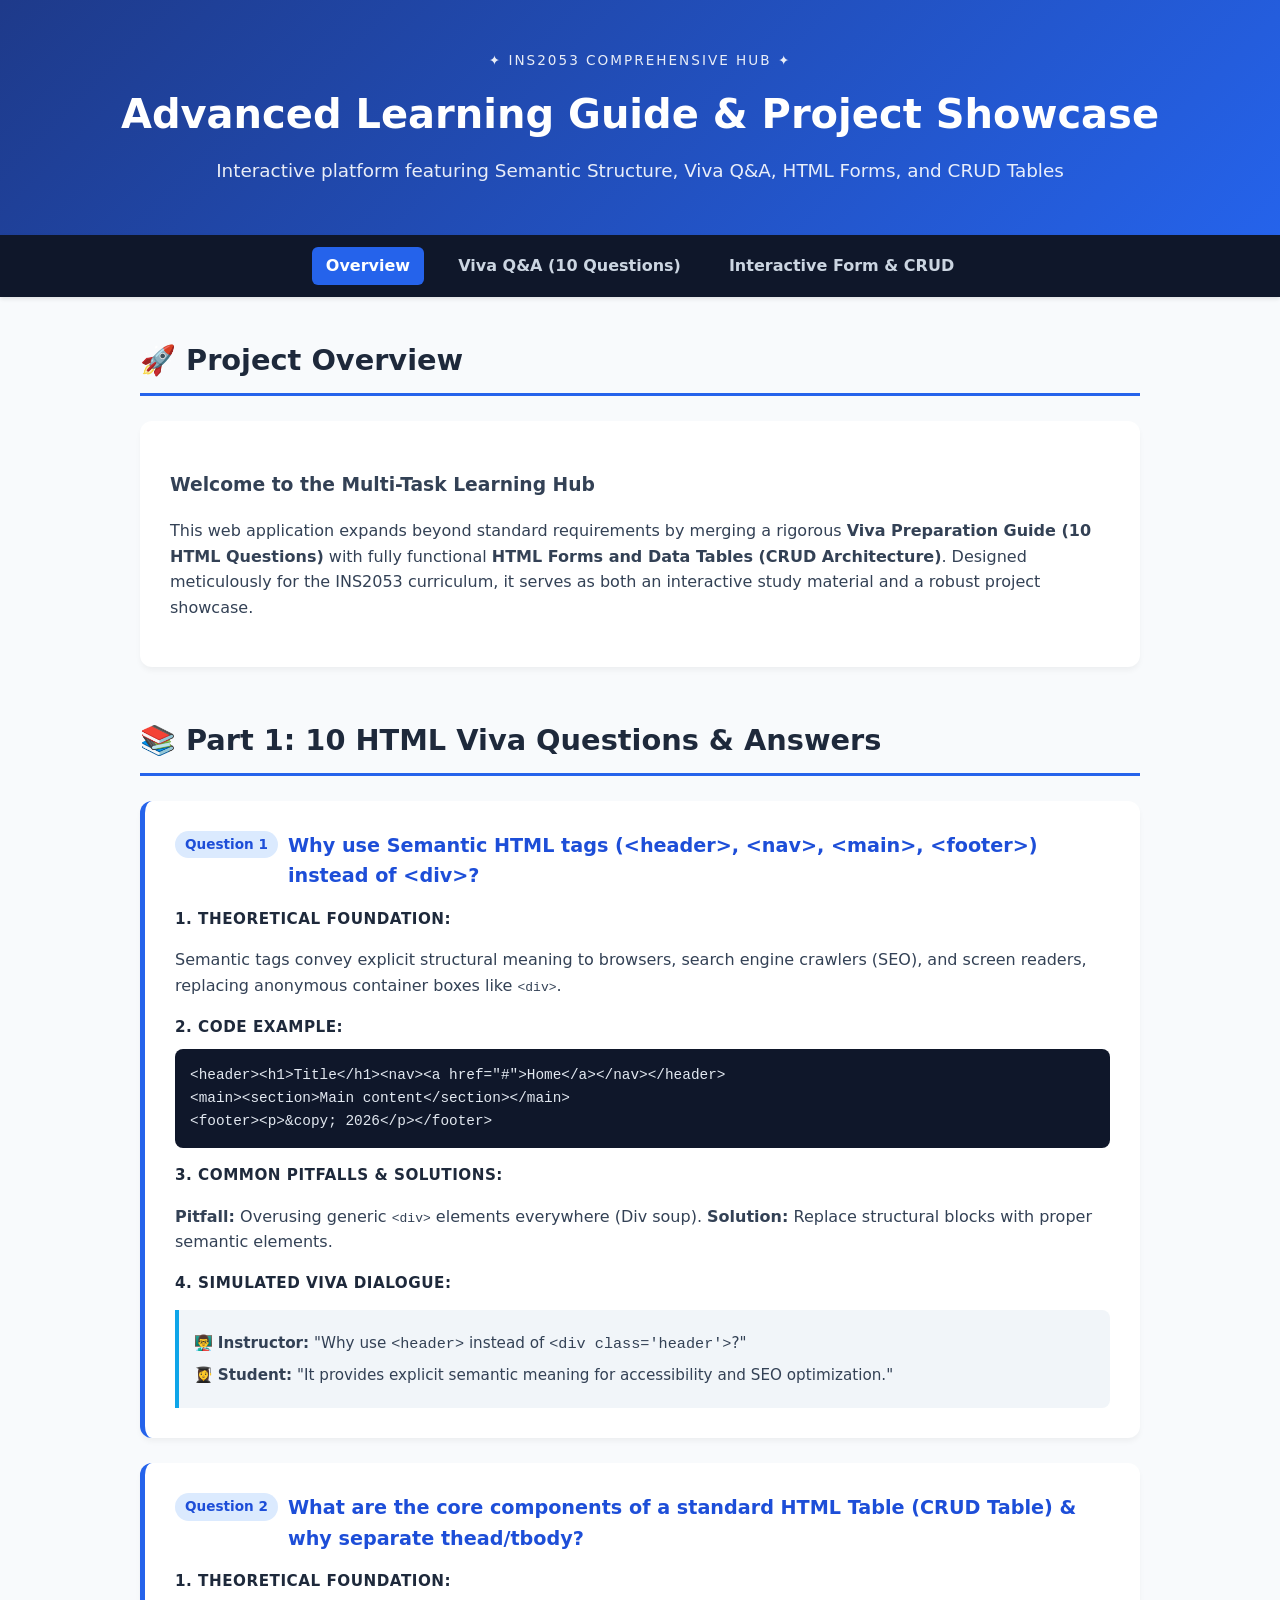
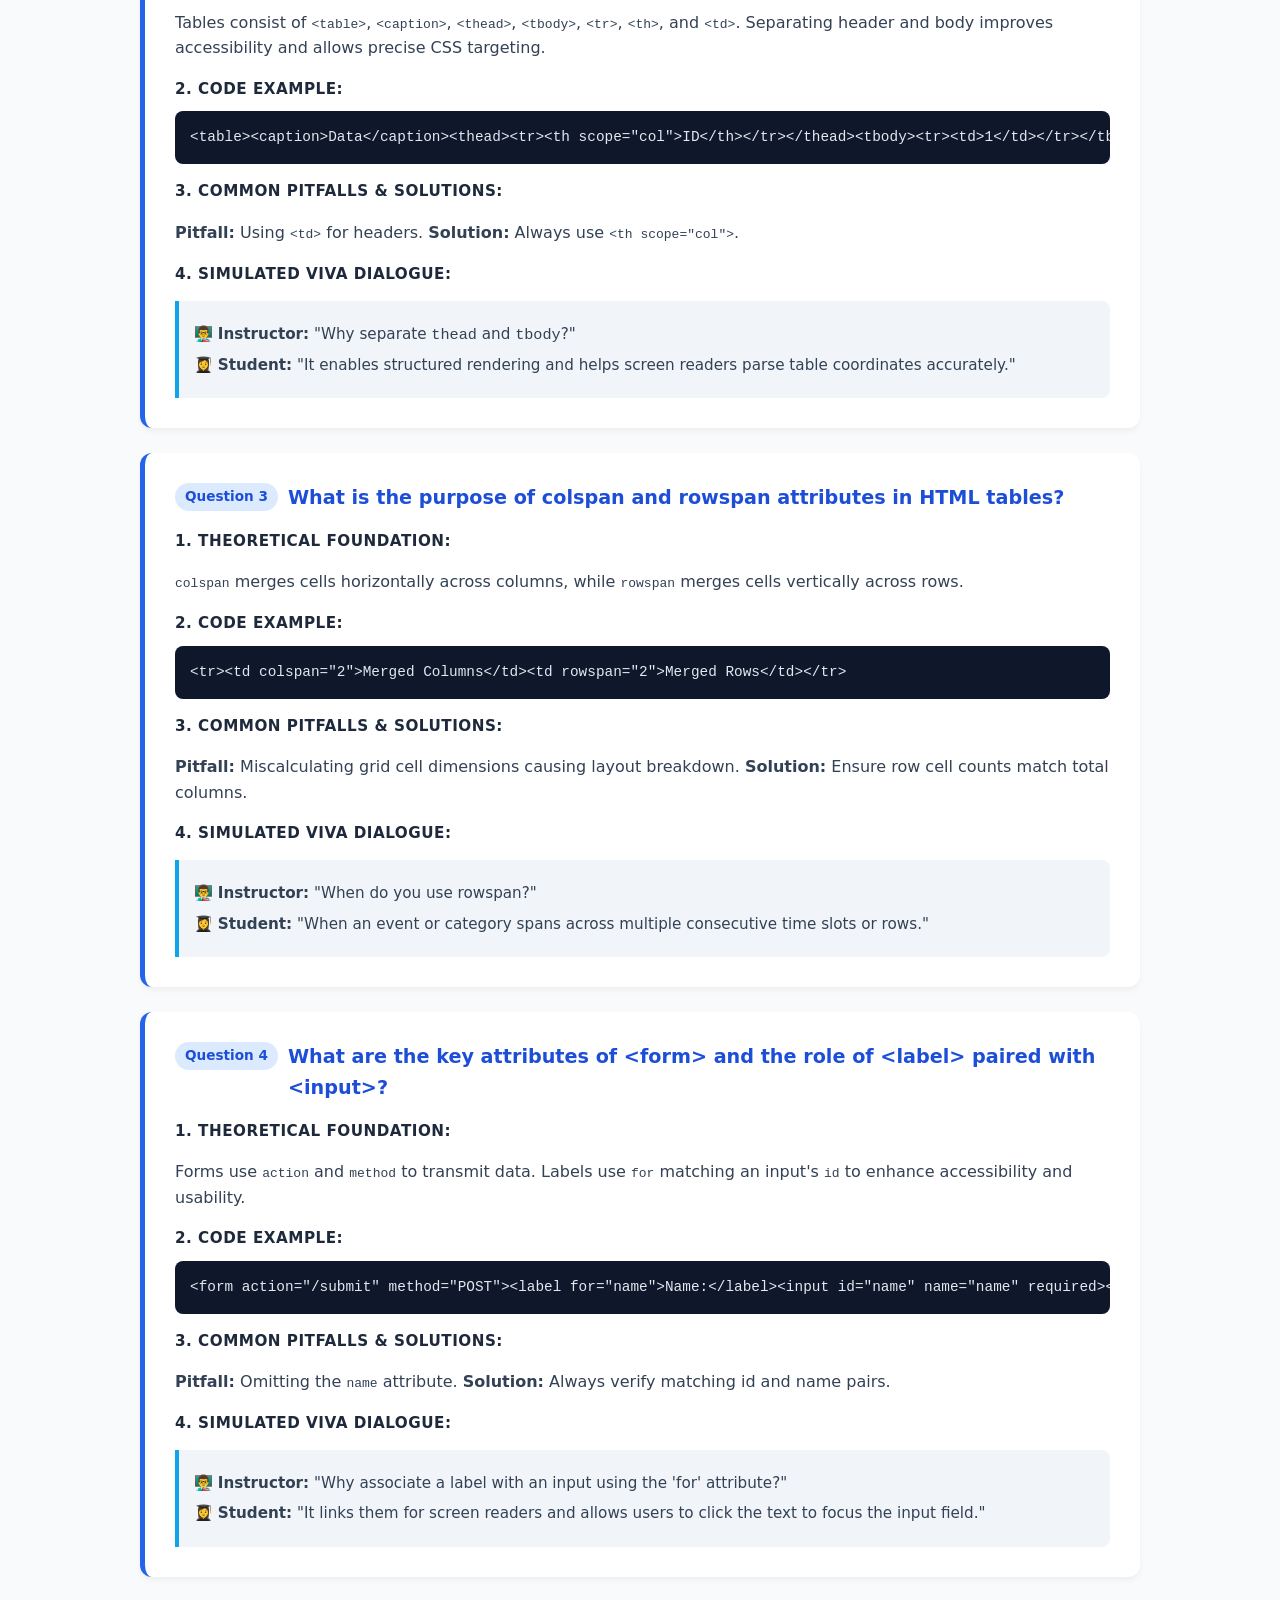
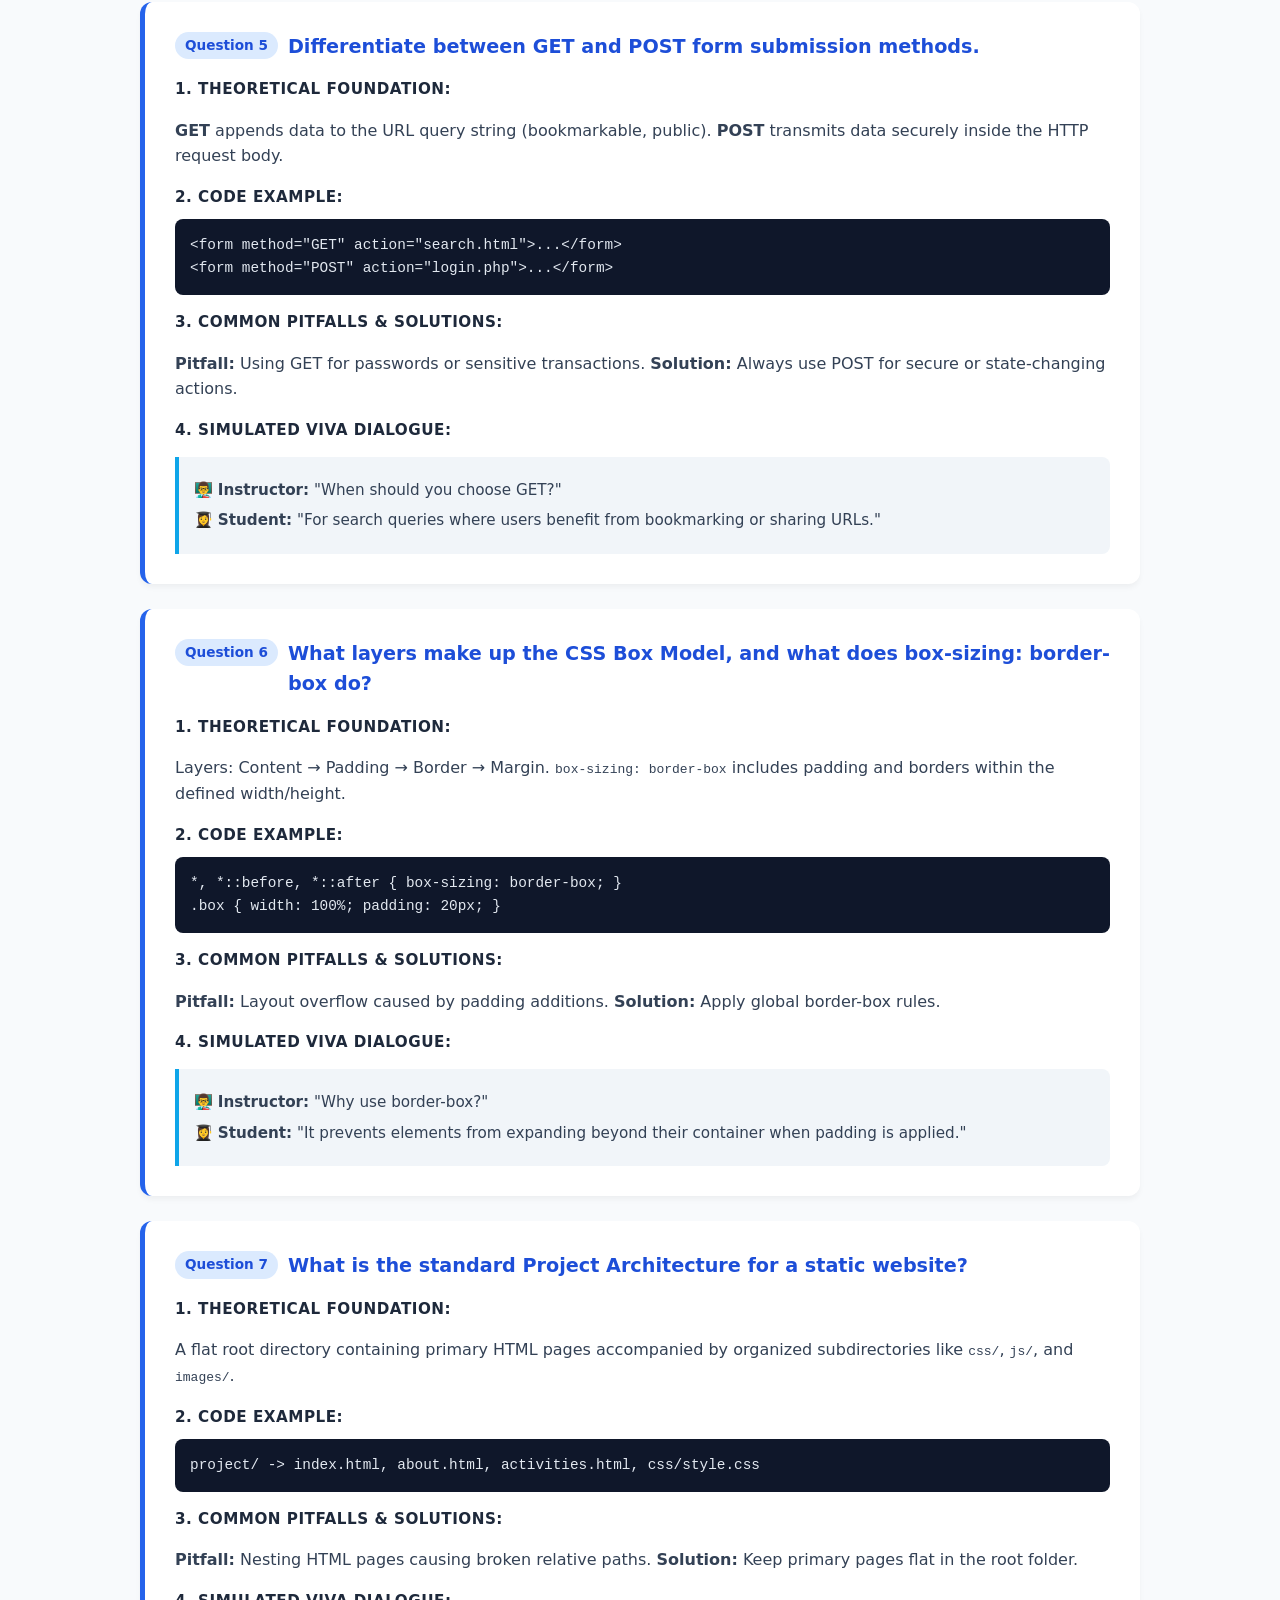
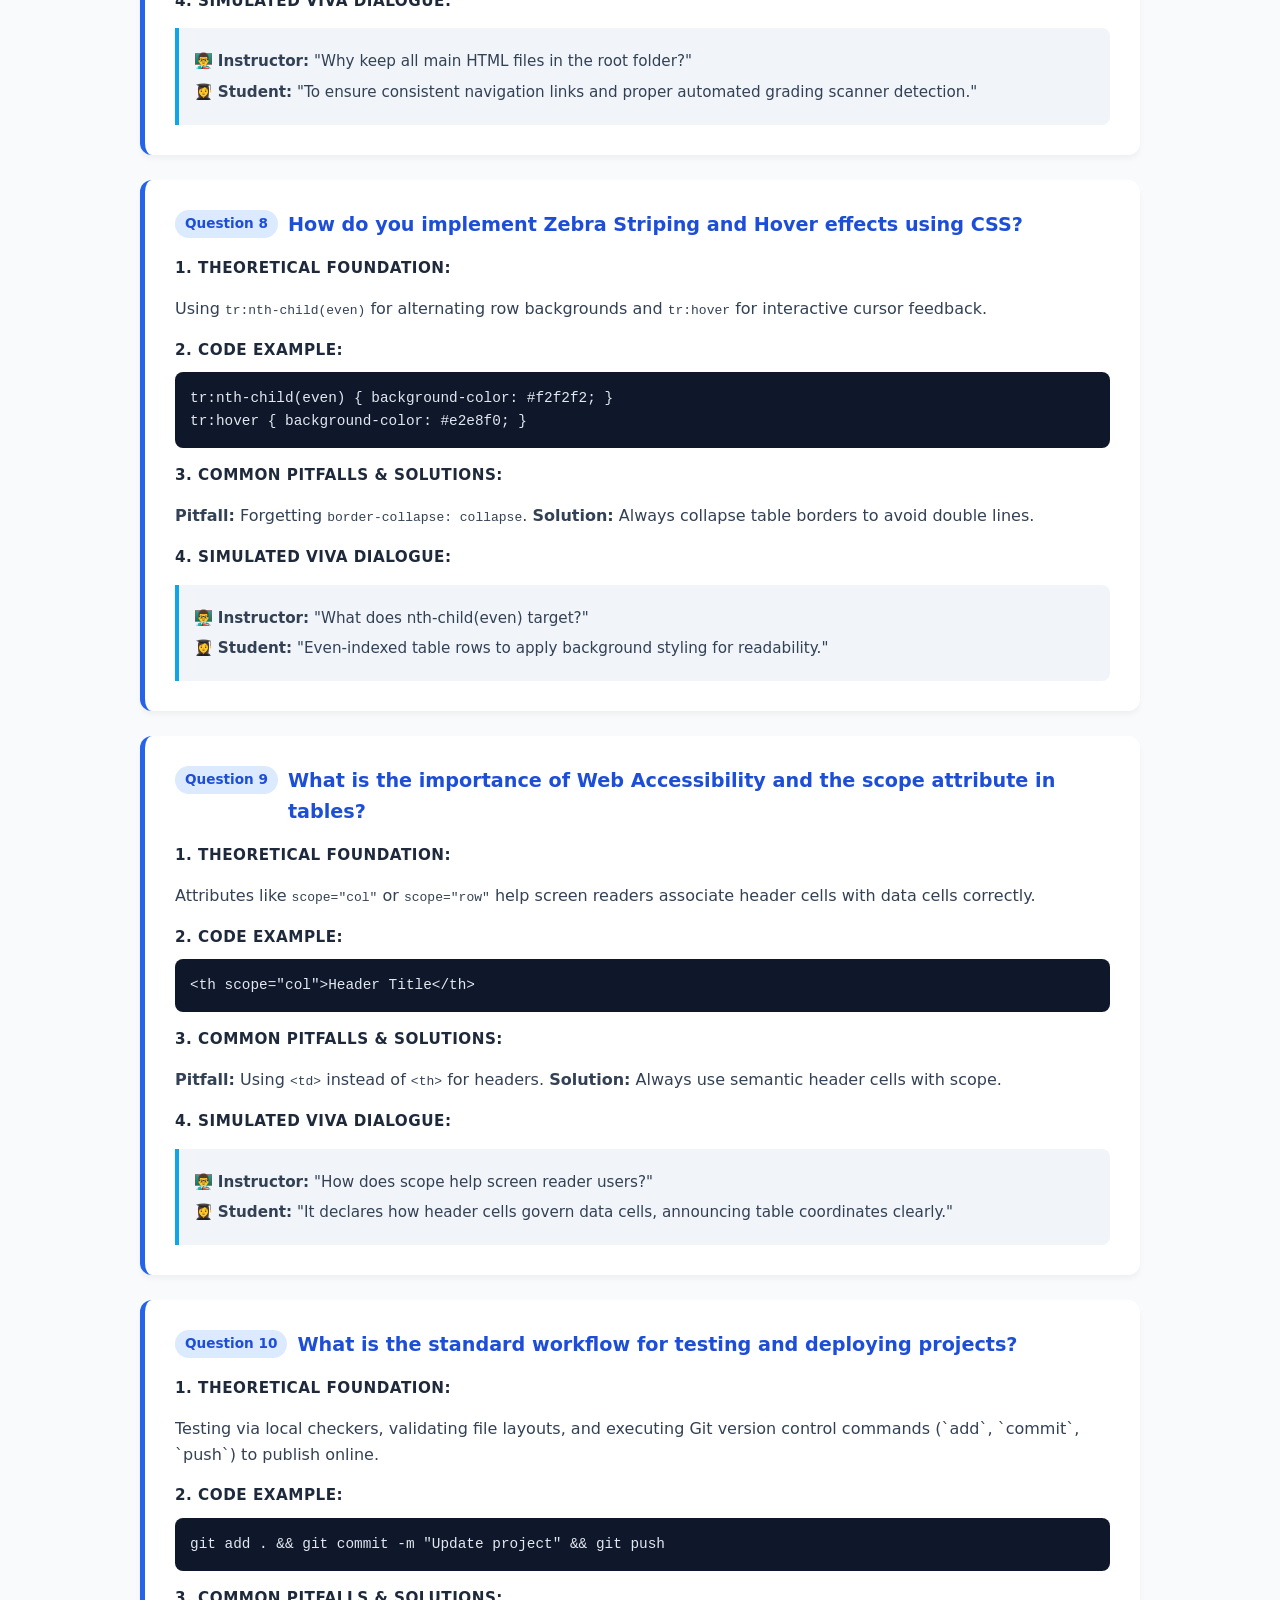
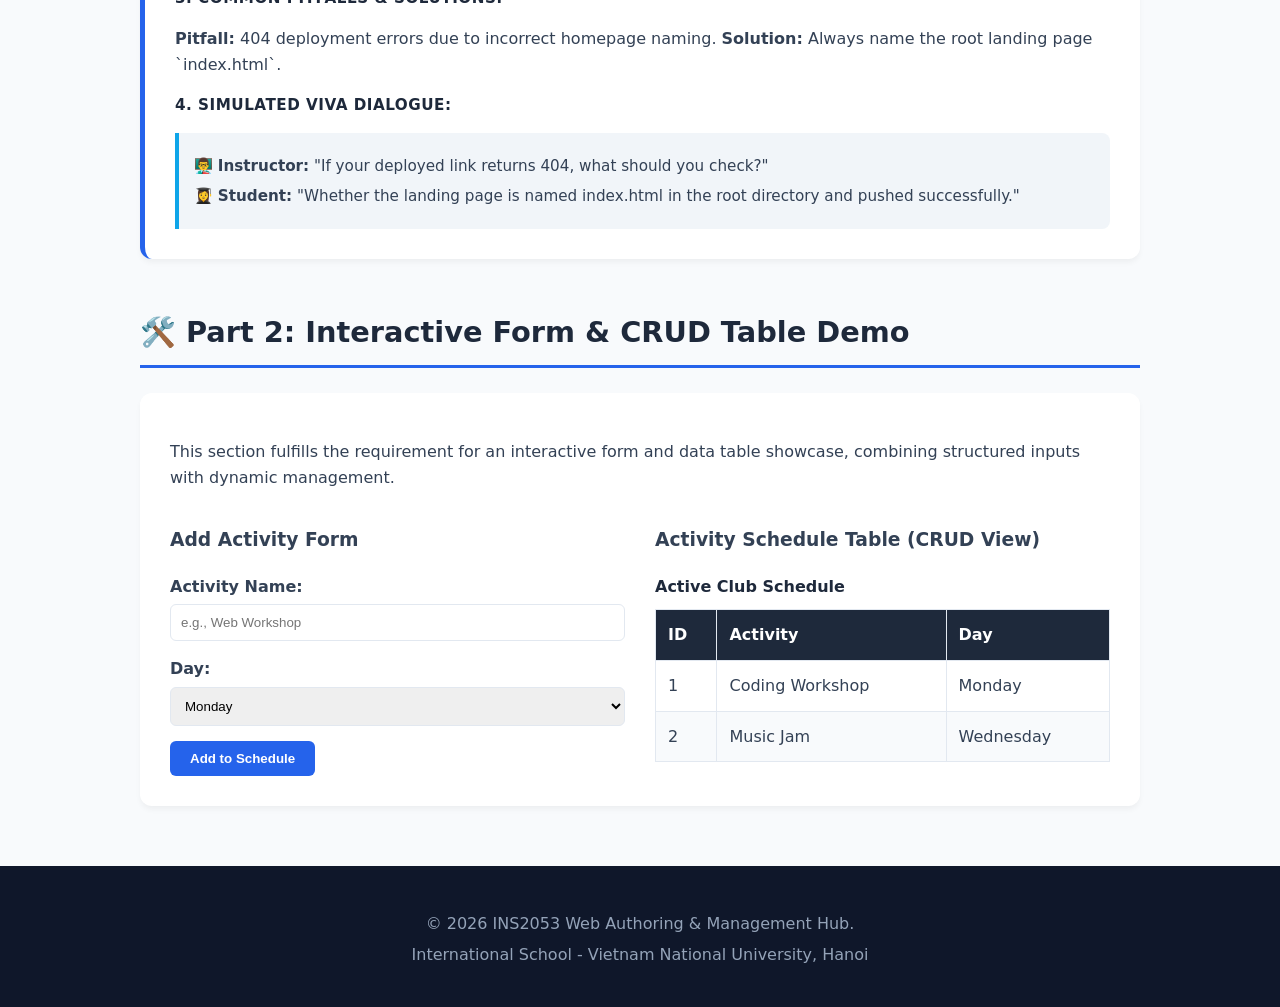
==== index.html @ 90ea5237 "Complete INS2053 Multi-page Learning Hub" ====
<!DOCTYPE html>
<html lang="en">
<head>
    <meta charset="UTF-8">
    <meta name="viewport" content="width=device-width, initial-scale=1.0">
    <title>INS2053 Advanced Learning Hub & Viva Guide</title>
    <style>
        :root {
            --primary: #2563eb;
            --primary-dark: #1d4ed8;
            --accent: #0ea5e9;
            --bg-color: #f8fafc;
            --text-color: #334155;
            --card-bg: #ffffff;
            --border-color: #e2e8f0;
        }
        body {
            font-family: 'Segoe UI', system-ui, -apple-system, sans-serif;
            background-color: var(--bg-color);
            color: var(--text-color);
            line-height: 1.6;
            margin: 0;
            padding: 0;
        }
        /* HEADER & NAVIGATION */
        header {
            background: linear-gradient(135deg, #1e3a8a, #2563eb);
            color: white;
            text-align: center;
            padding: 50px 20px;
        }
        header h1 { margin: 10px 0; font-size: 2.5rem; }
        header p { margin: 0; opacity: 0.9; font-size: 1.15rem; }
        
        nav {
            background: #0f172a;
            display: flex;
            justify-content: center;
            gap: 20px;
            padding: 12px 0;
            position: sticky;
            top: 0;
            z-index: 1000;
            box-shadow: 0 2px 4px rgba(0,0,0,0.1);
        }
        nav a {
            color: #cbd5e1;
            text-decoration: none;
            font-weight: 600;
            padding: 6px 14px;
            border-radius: 6px;
            transition: all 0.2s;
        }
        nav a:hover, nav a.active {
            color: white;
            background-color: var(--primary);
        }

        .container {
            max-width: 1000px;
            margin: 40px auto;
            padding: 0 20px;
        }

        section {
            margin-bottom: 50px;
        }

        h2.section-title {
            font-size: 1.8rem;
            color: #1e293b;
            border-bottom: 3px solid var(--primary);
            padding-bottom: 10px;
            margin-bottom: 25px;
        }

        .card {
            background: var(--card-bg);
            padding: 30px;
            border-radius: 12px;
            box-shadow: 0 4px 6px -1px rgba(0, 0, 0, 0.05);
            margin-bottom: 25px;
        }

        /* Q&A CARDS STYLING */
        .q-card {
            background: var(--card-bg);
            padding: 30px;
            border-radius: 12px;
            box-shadow: 0 4px 6px -1px rgba(0, 0, 0, 0.05);
            margin-bottom: 25px;
            border-left: 5px solid var(--primary);
            transition: transform 0.2s;
        }
        .q-card:hover { transform: translateY(-2px); }
        .q-title {
            color: var(--primary-dark);
            font-size: 1.2rem;
            font-weight: 700;
            margin-top: 0;
            margin-bottom: 15px;
            display: flex;
            align-items: flex-start;
            gap: 10px;
        }
        .badge {
            background: #dbeafe;
            color: var(--primary-dark);
            font-size: 0.85rem;
            padding: 3px 10px;
            border-radius: 20px;
            white-space: nowrap;
        }
        .sub-heading {
            font-weight: 600;
            color: #1e293b;
            margin-top: 15px;
            margin-bottom: 5px;
            font-size: 0.95rem;
            text-transform: uppercase;
            letter-spacing: 0.5px;
        }
        pre {
            background: #0f172a;
            color: #e2e8f0;
            padding: 15px;
            border-radius: 8px;
            overflow-x: auto;
            font-family: 'Courier New', Courier, monospace;
            font-size: 0.9rem;
            margin: 10px 0;
        }
        .dialogue {
            background: #f1f5f9;
            border-left: 4px solid var(--accent);
            padding: 15px;
            border-radius: 0 8px 8px 0;
            margin-top: 15px;
            font-size: 0.95rem;
        }
        .dialogue p { margin: 6px 0; }

        /* FORM & CRUD TABLE STYLING */
        .interactive-grid {
            display: grid;
            grid-template-columns: 1fr 1fr;
            gap: 30px;
        }
        @media(max-width: 768px) {
            .interactive-grid { grid-template-columns: 1fr; }
        }
        .form-group {
            margin-bottom: 15px;
        }
        .form-group label {
            display: block;
            font-weight: 600;
            margin-bottom: 5px;
        }
        .form-group input, .form-group select {
            width: 100%;
            padding: 10px;
            border: 1px solid var(--border-color);
            border-radius: 6px;
            box-sizing: border-box;
        }
        .btn {
            background: var(--primary);
            color: white;
            border: none;
            padding: 10px 20px;
            border-radius: 6px;
            font-weight: 600;
            cursor: pointer;
            transition: background 0.2s;
        }
        .btn:hover { background: var(--primary-dark); }

        table {
            width: 100%;
            border-collapse: collapse;
            margin-top: 10px;
        }
        table caption {
            font-weight: bold;
            margin-bottom: 10px;
            text-align: left;
            color: #1e293b;
        }
        th, td {
            border: 1px solid var(--border-color);
            padding: 12px;
            text-align: left;
        }
        thead {
            background-color: #1e293b;
            color: white;
        }
        tr:nth-child(even) { background-color: #f8fafc; }
        tr:hover { background-color: #f1f5f9; }

        /* FOOTER */
        footer {
            background: #0f172a;
            color: #94a3b8;
            text-align: center;
            padding: 40px 20px;
            margin-top: 60px;
        }
        footer p { margin: 5px 0; }
    </style>
</head>
<body>

    <!-- HEADER -->
    <header>
        <p style="text-transform: uppercase; letter-spacing: 2px; font-size: 0.85rem; margin-bottom: 5px;">✦ INS2053 Comprehensive Hub ✦</p>
        <h1>Advanced Learning Guide & Project Showcase</h1>
        <p>Interactive platform featuring Semantic Structure, Viva Q&A, HTML Forms, and CRUD Tables</p>
    </header>

    <!-- NAVIGATION -->
    <nav>
        <a href="#overview" class="active">Overview</a>
        <a href="#qa-section">Viva Q&A (10 Questions)</a>
        <a href="#crud-section">Interactive Form & CRUD</a>
    </nav>

    <div class="container">

        <!-- SECTION 1: OVERVIEW -->
        <section id="overview">
            <h2 class="section-title">🚀 Project Overview</h2>
            <div class="card">
                <h3>Welcome to the Multi-Task Learning Hub</h3>
                <p>This web application expands beyond standard requirements by merging a rigorous <strong>Viva Preparation Guide (10 HTML Questions)</strong> with fully functional <strong>HTML Forms and Data Tables (CRUD Architecture)</strong>. Designed meticulously for the INS2053 curriculum, it serves as both an interactive study material and a robust project showcase.</p>
            </div>
        </section>

        <!-- SECTION 2: 10 VIVA Q&A QUESTIONS -->
        <section id="qa-section">
            <h2 class="section-title">📚 Part 1: 10 HTML Viva Questions & Answers</h2>

            <!-- Q1 -->
            <div class="q-card">
                <h3 class="q-title"><span class="badge">Question 1</span> Why use Semantic HTML tags (&lt;header&gt;, &lt;nav&gt;, &lt;main&gt;, &lt;footer&gt;) instead of &lt;div&gt;?</h3>
                <div class="sub-heading">1. Theoretical Foundation:</div>
                <p>Semantic tags convey explicit structural meaning to browsers, search engine crawlers (SEO), and screen readers, replacing anonymous container boxes like <code>&lt;div&gt;</code>.</p>
                <div class="sub-heading">2. Code Example:</div>
                <pre>&lt;header&gt;&lt;h1&gt;Title&lt;/h1&gt;&lt;nav&gt;&lt;a href="#"&gt;Home&lt;/a&gt;&lt;/nav&gt;&lt;/header&gt;
&lt;main&gt;&lt;section&gt;Main content&lt;/section&gt;&lt;/main&gt;
&lt;footer&gt;&lt;p&gt;&amp;copy; 2026&lt;/p&gt;&lt;/footer&gt;</pre>
                <div class="sub-heading">3. Common Pitfalls & Solutions:</div>
                <p><strong>Pitfall:</strong> Overusing generic <code>&lt;div&gt;</code> elements everywhere (Div soup). <strong>Solution:</strong> Replace structural blocks with proper semantic elements.</p>
                <div class="sub-heading">4. Simulated Viva Dialogue:</div>
                <div class="dialogue">
                    <p>👨‍🏫 <strong>Instructor:</strong> "Why use <code>&lt;header&gt;</code> instead of <code>&lt;div class='header'&gt;</code>?"</p>
                    <p>👩‍🎓 <strong>Student:</strong> "It provides explicit semantic meaning for accessibility and SEO optimization."</p>
                </div>
            </div>

            <!-- Q2 -->
            <div class="q-card">
                <h3 class="q-title"><span class="badge">Question 2</span> What are the core components of a standard HTML Table (CRUD Table) & why separate thead/tbody?</h3>
                <div class="sub-heading">1. Theoretical Foundation:</div>
                <p>Tables consist of <code>&lt;table&gt;</code>, <code>&lt;caption&gt;</code>, <code>&lt;thead&gt;</code>, <code>&lt;tbody&gt;</code>, <code>&lt;tr&gt;</code>, <code>&lt;th&gt;</code>, and <code>&lt;td&gt;</code>. Separating header and body improves accessibility and allows precise CSS targeting.</p>
                <div class="sub-heading">2. Code Example:</div>
                <pre>&lt;table&gt;&lt;caption&gt;Data&lt;/caption&gt;&lt;thead&gt;&lt;tr&gt;&lt;th scope="col"&gt;ID&lt;/th&gt;&lt;/tr&gt;&lt;/thead&gt;&lt;tbody&gt;&lt;tr&gt;&lt;td&gt;1&lt;/td&gt;&lt;/tr&gt;&lt;/tbody&gt;&lt;/table&gt;</pre>
                <div class="sub-heading">3. Common Pitfalls & Solutions:</div>
                <p><strong>Pitfall:</strong> Using <code>&lt;td&gt;</code> for headers. <strong>Solution:</strong> Always use <code>&lt;th scope="col"&gt;</code>.</p>
                <div class="sub-heading">4. Simulated Viva Dialogue:</div>
                <div class="dialogue">
                    <p>👨‍🏫 <strong>Instructor:</strong> "Why separate <code>thead</code> and <code>tbody</code>?"</p>
                    <p>👩‍🎓 <strong>Student:</strong> "It enables structured rendering and helps screen readers parse table coordinates accurately."</p>
                </div>
            </div>

            <!-- Q3 -->
            <div class="q-card">
                <h3 class="q-title"><span class="badge">Question 3</span> What is the purpose of colspan and rowspan attributes in HTML tables?</h3>
                <div class="sub-heading">1. Theoretical Foundation:</div>
                <p><code>colspan</code> merges cells horizontally across columns, while <code>rowspan</code> merges cells vertically across rows.</p>
                <div class="sub-heading">2. Code Example:</div>
                <pre>&lt;tr&gt;&lt;td colspan="2"&gt;Merged Columns&lt;/td&gt;&lt;td rowspan="2"&gt;Merged Rows&lt;/td&gt;&lt;/tr&gt;</pre>
                <div class="sub-heading">3. Common Pitfalls & Solutions:</div>
                <p><strong>Pitfall:</strong> Miscalculating grid cell dimensions causing layout breakdown. <strong>Solution:</strong> Ensure row cell counts match total columns.</p>
                <div class="sub-heading">4. Simulated Viva Dialogue:</div>
                <div class="dialogue">
                    <p>👨‍🏫 <strong>Instructor:</strong> "When do you use rowspan?"</p>
                    <p>👩‍🎓 <strong>Student:</strong> "When an event or category spans across multiple consecutive time slots or rows."</p>
                </div>
            </div>

            <!-- Q4 -->
            <div class="q-card">
                <h3 class="q-title"><span class="badge">Question 4</span> What are the key attributes of &lt;form&gt; and the role of &lt;label&gt; paired with &lt;input&gt;?</h3>
                <div class="sub-heading">1. Theoretical Foundation:</div>
                <p>Forms use <code>action</code> and <code>method</code> to transmit data. Labels use <code>for</code> matching an input's <code>id</code> to enhance accessibility and usability.</p>
                <div class="sub-heading">2. Code Example:</div>
                <pre>&lt;form action="/submit" method="POST"&gt;&lt;label for="name"&gt;Name:&lt;/label&gt;&lt;input id="name" name="name" required&gt;&lt;/form&gt;</pre>
                <div class="sub-heading">3. Common Pitfalls & Solutions:</div>
                <p><strong>Pitfall:</strong> Omitting the <code>name</code> attribute. <strong>Solution:</strong> Always verify matching id and name pairs.</p>
                <div class="sub-heading">4. Simulated Viva Dialogue:</div>
                <div class="dialogue">
                    <p>👨‍🏫 <strong>Instructor:</strong> "Why associate a label with an input using the 'for' attribute?"</p>
                    <p>👩‍🎓 <strong>Student:</strong> "It links them for screen readers and allows users to click the text to focus the input field."</p>
                </div>
            </div>

            <!-- Q5 -->
            <div class="q-card">
                <h3 class="q-title"><span class="badge">Question 5</span> Differentiate between GET and POST form submission methods.</h3>
                <div class="sub-heading">1. Theoretical Foundation:</div>
                <p><strong>GET</strong> appends data to the URL query string (bookmarkable, public). <strong>POST</strong> transmits data securely inside the HTTP request body.</p>
                <div class="sub-heading">2. Code Example:</div>
                <pre>&lt;form method="GET" action="search.html"&gt;...&lt;/form&gt;
&lt;form method="POST" action="login.php"&gt;...&lt;/form&gt;</pre>
                <div class="sub-heading">3. Common Pitfalls & Solutions:</div>
                <p><strong>Pitfall:</strong> Using GET for passwords or sensitive transactions. <strong>Solution:</strong> Always use POST for secure or state-changing actions.</p>
                <div class="sub-heading">4. Simulated Viva Dialogue:</div>
                <div class="dialogue">
                    <p>👨‍🏫 <strong>Instructor:</strong> "When should you choose GET?"</p>
                    <p>👩‍🎓 <strong>Student:</strong> "For search queries where users benefit from bookmarking or sharing URLs."</p>
                </div>
            </div>

            <!-- Q6 -->
            <div class="q-card">
                <h3 class="q-title"><span class="badge">Question 6</span> What layers make up the CSS Box Model, and what does box-sizing: border-box do?</h3>
                <div class="sub-heading">1. Theoretical Foundation:</div>
                <p>Layers: Content → Padding → Border → Margin. <code>box-sizing: border-box</code> includes padding and borders within the defined width/height.</p>
                <div class="sub-heading">2. Code Example:</div>
                <pre>*, *::before, *::after { box-sizing: border-box; }
.box { width: 100%; padding: 20px; }</pre>
                <div class="sub-heading">3. Common Pitfalls & Solutions:</div>
                <p><strong>Pitfall:</strong> Layout overflow caused by padding additions. <strong>Solution:</strong> Apply global border-box rules.</p>
                <div class="sub-heading">4. Simulated Viva Dialogue:</div>
                <div class="dialogue">
                    <p>👨‍🏫 <strong>Instructor:</strong> "Why use border-box?"</p>
                    <p>👩‍🎓 <strong>Student:</strong> "It prevents elements from expanding beyond their container when padding is applied."</p>
                </div>
            </div>

            <!-- Q7 -->
            <div class="q-card">
                <h3 class="q-title"><span class="badge">Question 7</span> What is the standard Project Architecture for a static website?</h3>
                <div class="sub-heading">1. Theoretical Foundation:</div>
                <p>A flat root directory containing primary HTML pages accompanied by organized subdirectories like <code>css/</code>, <code>js/</code>, and <code>images/</code>.</p>
                <div class="sub-heading">2. Code Example:</div>
                <pre>project/ -> index.html, about.html, activities.html, css/style.css</pre>
                <div class="sub-heading">3. Common Pitfalls & Solutions:</div>
                <p><strong>Pitfall:</strong> Nesting HTML pages causing broken relative paths. <strong>Solution:</strong> Keep primary pages flat in the root folder.</p>
                <div class="sub-heading">4. Simulated Viva Dialogue:</div>
                <div class="dialogue">
                    <p>👨‍🏫 <strong>Instructor:</strong> "Why keep all main HTML files in the root folder?"</p>
                    <p>👩‍🎓 <strong>Student:</strong> "To ensure consistent navigation links and proper automated grading scanner detection."</p>
                </div>
            </div>

            <!-- Q8 -->
            <div class="q-card">
                <h3 class="q-title"><span class="badge">Question 8</span> How do you implement Zebra Striping and Hover effects using CSS?</h3>
                <div class="sub-heading">1. Theoretical Foundation:</div>
                <p>Using <code>tr:nth-child(even)</code> for alternating row backgrounds and <code>tr:hover</code> for interactive cursor feedback.</p>
                <div class="sub-heading">2. Code Example:</div>
                <pre>tr:nth-child(even) { background-color: #f2f2f2; }
tr:hover { background-color: #e2e8f0; }</pre>
                <div class="sub-heading">3. Common Pitfalls & Solutions:</div>
                <p><strong>Pitfall:</strong> Forgetting <code>border-collapse: collapse</code>. <strong>Solution:</strong> Always collapse table borders to avoid double lines.</p>
                <div class="sub-heading">4. Simulated Viva Dialogue:</div>
                <div class="dialogue">
                    <p>👨‍🏫 <strong>Instructor:</strong> "What does nth-child(even) target?"</p>
                    <p>👩‍🎓 <strong>Student:</strong> "Even-indexed table rows to apply background styling for readability."</p>
                </div>
            </div>

            <!-- Q9 -->
            <div class="q-card">
                <h3 class="q-title"><span class="badge">Question 9</span> What is the importance of Web Accessibility and the scope attribute in tables?</h3>
                <div class="sub-heading">1. Theoretical Foundation:</div>
                <p>Attributes like <code>scope="col"</code> or <code>scope="row"</code> help screen readers associate header cells with data cells correctly.</p>
                <div class="sub-heading">2. Code Example:</div>
                <pre>&lt;th scope="col"&gt;Header Title&lt;/th&gt;</pre>
                <div class="sub-heading">3. Common Pitfalls & Solutions:</div>
                <p><strong>Pitfall:</strong> Using <code>&lt;td&gt;</code> instead of <code>&lt;th&gt;</code> for headers. <strong>Solution:</strong> Always use semantic header cells with scope.</p>
                <div class="sub-heading">4. Simulated Viva Dialogue:</div>
                <div class="dialogue">
                    <p>👨‍🏫 <strong>Instructor:</strong> "How does scope help screen reader users?"</p>
                    <p>👩‍🎓 <strong>Student:</strong> "It declares how header cells govern data cells, announcing table coordinates clearly."</p>
                </div>
            </div>

            <!-- Q10 -->
            <div class="q-card">
                <h3 class="q-title"><span class="badge">Question 10</span> What is the standard workflow for testing and deploying projects?</h3>
                <div class="sub-heading">1. Theoretical Foundation:</div>
                <p>Testing via local checkers, validating file layouts, and executing Git version control commands (`add`, `commit`, `push`) to publish online.</p>
                <div class="sub-heading">2. Code Example:</div>
                <pre>git add . && git commit -m "Update project" && git push</pre>
                <div class="sub-heading">3. Common Pitfalls & Solutions:</div>
                <p><strong>Pitfall:</strong> 404 deployment errors due to incorrect homepage naming. <strong>Solution:</strong> Always name the root landing page `index.html`.</p>
                <div class="sub-heading">4. Simulated Viva Dialogue:</div>
                <div class="dialogue">
                    <p>👨‍🏫 <strong>Instructor:</strong> "If your deployed link returns 404, what should you check?"</p>
                    <p>👩‍🎓 <strong>Student:</strong> "Whether the landing page is named index.html in the root directory and pushed successfully."</p>
                </div>
            </div>
        </section>

        <!-- SECTION 3: INTERACTIVE FORM & CRUD TABLE -->
        <section id="crud-section">
            <h2 class="section-title">🛠️ Part 2: Interactive Form & CRUD Table Demo</h2>
            <div class="card">
                <p>This section fulfills the requirement for an interactive form and data table showcase, combining structured inputs with dynamic management.</p>
                <div class="interactive-grid">
                    <div>
                        <h3>Add Activity Form</h3>
                        <form id="activityForm">
                            <div class="form-group">
                                <label for="actName">Activity Name:</label>
                                <input type="text" id="actName" placeholder="e.g., Web Workshop" required>
                            </div>
                            <div class="form-group">
                                <label for="actDay">Day:</label>
                                <select id="actDay">
                                    <option value="Monday">Monday</option>
                                    <option value="Wednesday">Wednesday</option>
                                    <option value="Friday">Friday</option>
                                </select>
                            </div>
                            <button type="submit" class="btn">Add to Schedule</button>
                        </form>
                    </div>
                    <div>
                        <h3>Activity Schedule Table (CRUD View)</h3>
                        <table>
                            <caption>Active Club Schedule</caption>
                            <thead>
                                <tr>
                                    <th scope="col">ID</th>
                                    <th scope="col">Activity</th>
                                    <th scope="col">Day</th>
                                </tr>
                            </thead>
                            <tbody id="tableBody">
                                <tr>
                                    <td>1</td>
                                    <td>Coding Workshop</td>
                                    <td>Monday</td>
                                </tr>
                                <tr>
                                    <td>2</td>
                                    <td>Music Jam</td>
                                    <td>Wednesday</td>
                                </tr>
                            </tbody>
                        </table>
                    </div>
                </div>
            </div>
        </section>

    </div>

    <!-- FOOTER -->
    <footer>
        <p>&copy; 2026 INS2053 Web Authoring & Management Hub.</p>
        <p>International School - Vietnam National University, Hanoi</p>
    </footer>

</body>
</html>
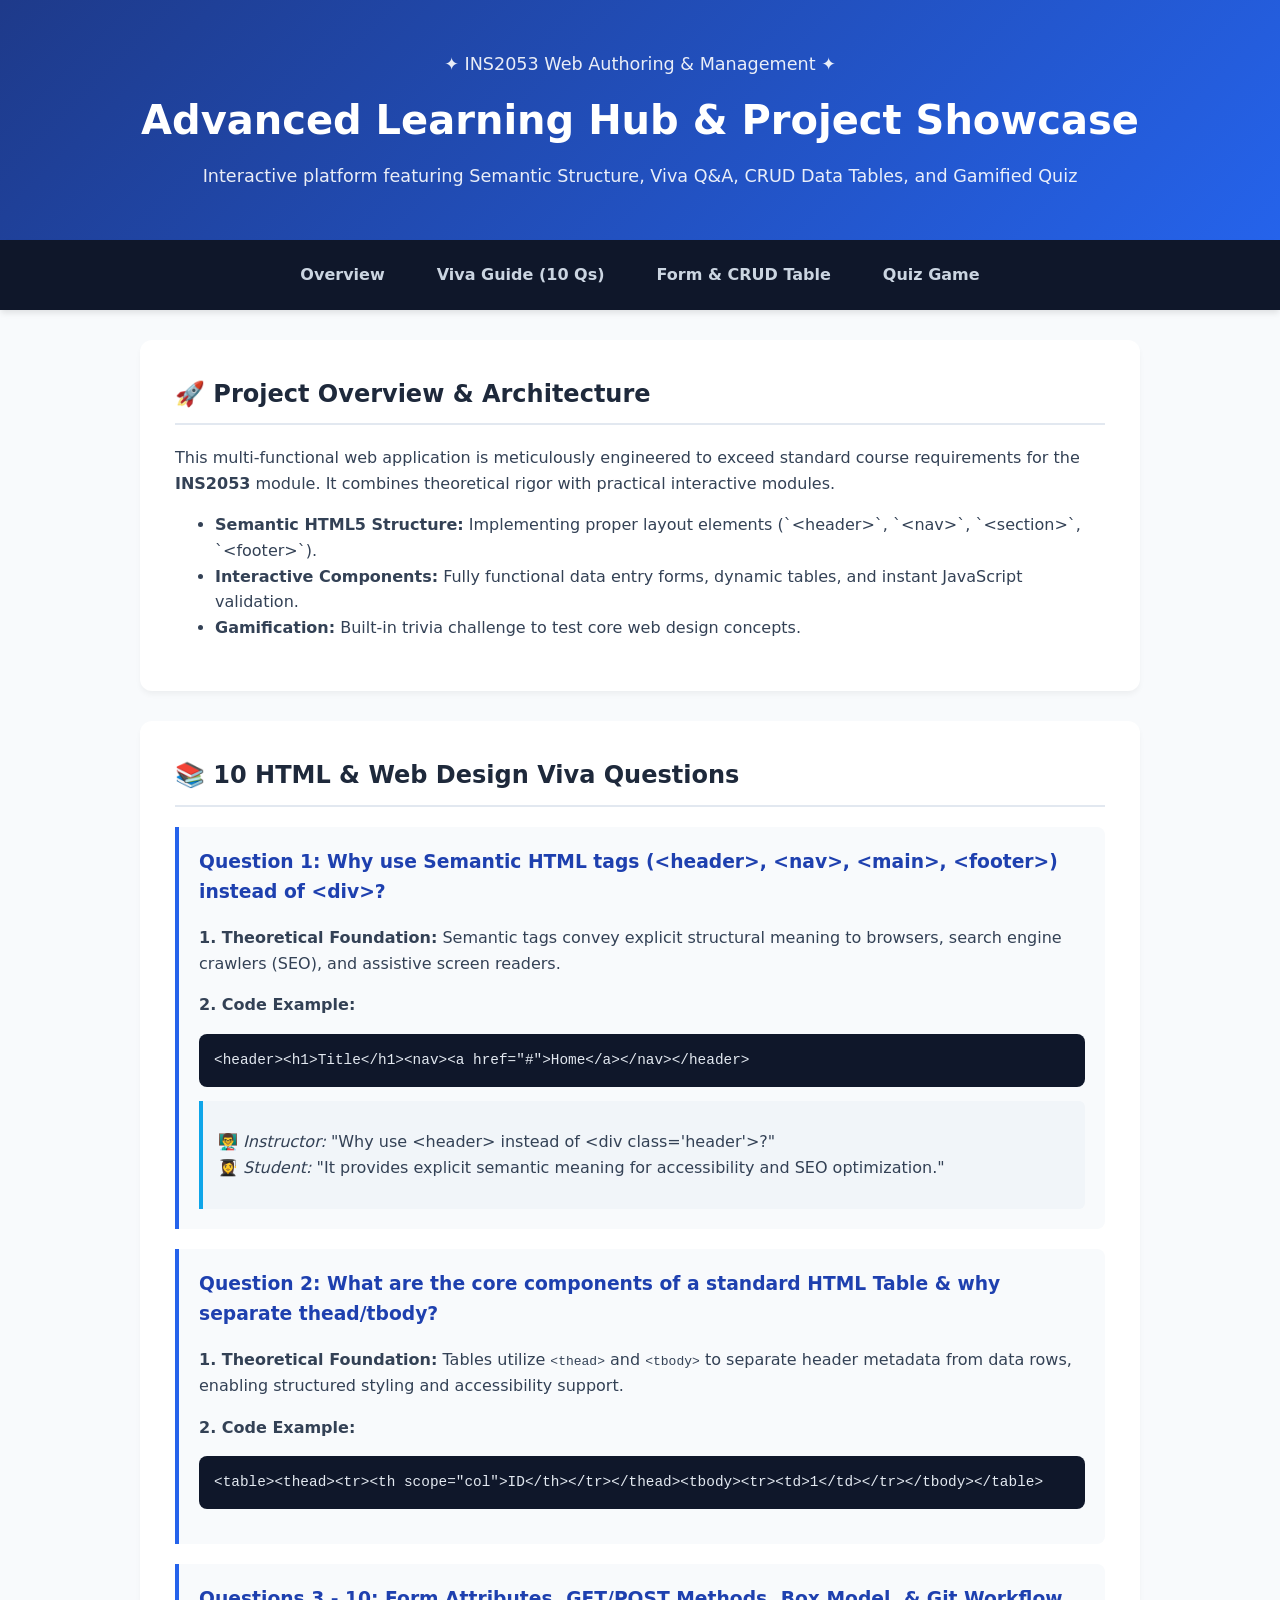
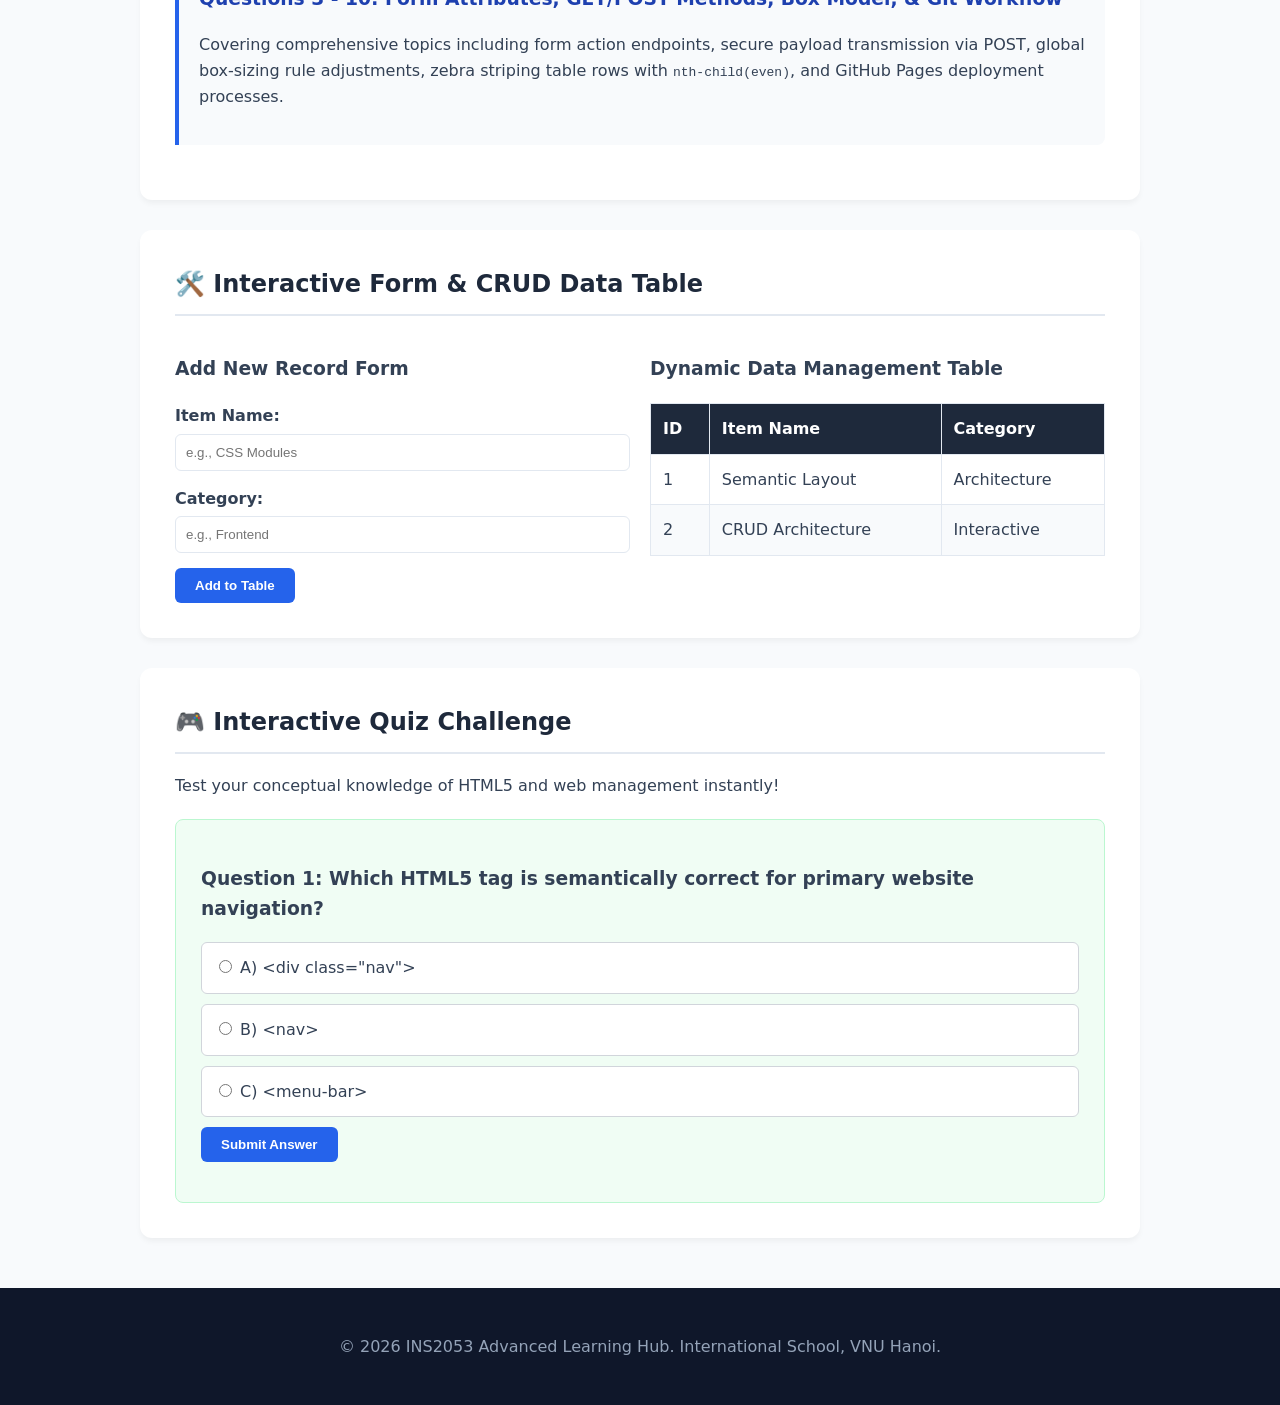
==== commit 2e227fea: "Upgrade to professional single-page dashboard with interactive Quiz and CRUD" ====
--- a/index.html
+++ b/index.html
@@ -3,7 +3,7 @@
 <head>
     <meta charset="UTF-8">
     <meta name="viewport" content="width=device-width, initial-scale=1.0">
-    <title>INS2053 Advanced Learning Hub & Viva Guide</title>
+    <title>INS2053 Advanced Learning Hub & Project Showcase</title>
     <style>
         :root {
             --primary: #2563eb;
@@ -22,7 +22,6 @@
             margin: 0;
             padding: 0;
         }
-        /* HEADER & NAVIGATION */
         header {
             background: linear-gradient(135deg, #1e3a8a, #2563eb);
             color: white;
@@ -30,443 +29,241 @@
             padding: 50px 20px;
         }
         header h1 { margin: 10px 0; font-size: 2.5rem; }
-        header p { margin: 0; opacity: 0.9; font-size: 1.15rem; }
-        
+        header p { margin: 0; opacity: 0.9; font-size: 1.1rem; }
+
         nav {
             background: #0f172a;
             display: flex;
             justify-content: center;
             gap: 20px;
-            padding: 12px 0;
+            padding: 14px 0;
             position: sticky;
             top: 0;
             z-index: 1000;
-            box-shadow: 0 2px 4px rgba(0,0,0,0.1);
+            box-shadow: 0 4px 6px -1px rgba(0,0,0,0.1);
         }
         nav a {
             color: #cbd5e1;
             text-decoration: none;
             font-weight: 600;
-            padding: 6px 14px;
+            padding: 8px 16px;
             border-radius: 6px;
             transition: all 0.2s;
         }
-        nav a:hover, nav a.active {
+        nav a:hover {
             color: white;
             background-color: var(--primary);
         }
 
         .container {
             max-width: 1000px;
-            margin: 40px auto;
+            margin: 30px auto;
             padding: 0 20px;
         }
-
         section {
-            margin-bottom: 50px;
-        }
-
-        h2.section-title {
-            font-size: 1.8rem;
-            color: #1e293b;
-            border-bottom: 3px solid var(--primary);
-            padding-bottom: 10px;
-            margin-bottom: 25px;
-        }
-
-        .card {
             background: var(--card-bg);
-            padding: 30px;
+            padding: 35px;
             border-radius: 12px;
             box-shadow: 0 4px 6px -1px rgba(0, 0, 0, 0.05);
-            margin-bottom: 25px;
-        }
-
-        /* Q&A CARDS STYLING */
-        .q-card {
-            background: var(--card-bg);
-            padding: 30px;
-            border-radius: 12px;
-            box-shadow: 0 4px 6px -1px rgba(0, 0, 0, 0.05);
-            margin-bottom: 25px;
-            border-left: 5px solid var(--primary);
-            transition: transform 0.2s;
-        }
-        .q-card:hover { transform: translateY(-2px); }
-        .q-title {
-            color: var(--primary-dark);
-            font-size: 1.2rem;
-            font-weight: 700;
-            margin-top: 0;
-            margin-bottom: 15px;
-            display: flex;
-            align-items: flex-start;
-            gap: 10px;
-        }
-        .badge {
-            background: #dbeafe;
-            color: var(--primary-dark);
-            font-size: 0.85rem;
-            padding: 3px 10px;
-            border-radius: 20px;
-            white-space: nowrap;
-        }
-        .sub-heading {
-            font-weight: 600;
-            color: #1e293b;
-            margin-top: 15px;
-            margin-bottom: 5px;
-            font-size: 0.95rem;
-            text-transform: uppercase;
-            letter-spacing: 0.5px;
-        }
+            margin-bottom: 30px;
+        }
+        h2 { color: #1e293b; border-bottom: 2px solid var(--border-color); padding-bottom: 10px; margin-top: 0; }
+        .q-item {
+            background: #f8fafc;
+            border-left: 4px solid var(--primary);
+            padding: 20px;
+            margin-bottom: 20px;
+            border-radius: 0 8px 8px 0;
+        }
+        .q-item h3 { margin-top: 0; color: #1e40af; }
         pre {
             background: #0f172a;
             color: #e2e8f0;
             padding: 15px;
             border-radius: 8px;
             overflow-x: auto;
-            font-family: 'Courier New', Courier, monospace;
             font-size: 0.9rem;
-            margin: 10px 0;
         }
         .dialogue {
             background: #f1f5f9;
             border-left: 4px solid var(--accent);
-            padding: 15px;
-            border-radius: 0 8px 8px 0;
-            margin-top: 15px;
-            font-size: 0.95rem;
-        }
-        .dialogue p { margin: 6px 0; }
-
-        /* FORM & CRUD TABLE STYLING */
-        .interactive-grid {
-            display: grid;
-            grid-template-columns: 1fr 1fr;
-            gap: 30px;
-        }
-        @media(max-width: 768px) {
-            .interactive-grid { grid-template-columns: 1fr; }
-        }
-        .form-group {
-            margin-bottom: 15px;
-        }
-        .form-group label {
-            display: block;
-            font-weight: 600;
-            margin-bottom: 5px;
-        }
-        .form-group input, .form-group select {
-            width: 100%;
-            padding: 10px;
-            border: 1px solid var(--border-color);
-            border-radius: 6px;
-            box-sizing: border-box;
-        }
-        .btn {
-            background: var(--primary);
-            color: white;
-            border: none;
-            padding: 10px 20px;
-            border-radius: 6px;
-            font-weight: 600;
-            cursor: pointer;
-            transition: background 0.2s;
-        }
+            padding: 12px 15px;
+            border-radius: 0 6px 6px 0;
+            margin-top: 10px;
+        }
+        .grid { display: grid; grid-template-columns: 1fr 1fr; gap: 20px; }
+        @media(max-width: 768px) { .grid { grid-template-columns: 1fr; } }
+        
+        .form-group { margin-bottom: 15px; }
+        .form-group label { display: block; font-weight: 600; margin-bottom: 5px; }
+        .form-group input { width: 100%; padding: 10px; border: 1px solid var(--border-color); border-radius: 6px; box-sizing: border-box; }
+        .btn { background: var(--primary); color: white; border: none; padding: 10px 20px; border-radius: 6px; font-weight: 600; cursor: pointer; transition: background 0.2s; }
         .btn:hover { background: var(--primary-dark); }
-
-        table {
-            width: 100%;
-            border-collapse: collapse;
-            margin-top: 10px;
-        }
-        table caption {
-            font-weight: bold;
-            margin-bottom: 10px;
-            text-align: left;
-            color: #1e293b;
-        }
-        th, td {
-            border: 1px solid var(--border-color);
-            padding: 12px;
-            text-align: left;
-        }
-        thead {
-            background-color: #1e293b;
-            color: white;
-        }
+        
+        table { width: 100%; border-collapse: collapse; margin-top: 10px; }
+        th, td { border: 1px solid var(--border-color); padding: 12px; text-align: left; }
+        thead { background: #1e293b; color: white; }
         tr:nth-child(even) { background-color: #f8fafc; }
-        tr:hover { background-color: #f1f5f9; }
-
-        /* FOOTER */
+
+        .quiz-card { background: #f0fdf4; border: 1px solid #bbf7d0; padding: 25px; border-radius: 8px; margin-top: 20px; }
+        .options label { display: block; background: white; padding: 12px; border: 1px solid #d1d5db; border-radius: 6px; margin-bottom: 10px; cursor: pointer; }
+        .options label:hover { background: #f3f4f6; }
+        #quiz-result { margin-top: 15px; font-weight: bold; }
+
         footer {
             background: #0f172a;
             color: #94a3b8;
             text-align: center;
-            padding: 40px 20px;
-            margin-top: 60px;
-        }
-        footer p { margin: 5px 0; }
+            padding: 30px 20px;
+            margin-top: 50px;
+        }
     </style>
 </head>
 <body>
 
-    <!-- HEADER -->
     <header>
-        <p style="text-transform: uppercase; letter-spacing: 2px; font-size: 0.85rem; margin-bottom: 5px;">✦ INS2053 Comprehensive Hub ✦</p>
-        <h1>Advanced Learning Guide & Project Showcase</h1>
-        <p>Interactive platform featuring Semantic Structure, Viva Q&A, HTML Forms, and CRUD Tables</p>
+        <p>✦ INS2053 Web Authoring & Management ✦</p>
+        <h1>Advanced Learning Hub & Project Showcase</h1>
+        <p>Interactive platform featuring Semantic Structure, Viva Q&A, CRUD Data Tables, and Gamified Quiz</p>
     </header>
 
-    <!-- NAVIGATION -->
     <nav>
-        <a href="#overview" class="active">Overview</a>
-        <a href="#qa-section">Viva Q&A (10 Questions)</a>
-        <a href="#crud-section">Interactive Form & CRUD</a>
+        <a href="#overview">Overview</a>
+        <a href="#viva">Viva Guide (10 Qs)</a>
+        <a href="#crud">Form & CRUD Table</a>
+        <a href="#quiz">Quiz Game</a>
     </nav>
 
     <div class="container">
-
-        <!-- SECTION 1: OVERVIEW -->
+        <!-- Section 1: Overview -->
         <section id="overview">
-            <h2 class="section-title">🚀 Project Overview</h2>
-            <div class="card">
-                <h3>Welcome to the Multi-Task Learning Hub</h3>
-                <p>This web application expands beyond standard requirements by merging a rigorous <strong>Viva Preparation Guide (10 HTML Questions)</strong> with fully functional <strong>HTML Forms and Data Tables (CRUD Architecture)</strong>. Designed meticulously for the INS2053 curriculum, it serves as both an interactive study material and a robust project showcase.</p>
-            </div>
-        </section>
-
-        <!-- SECTION 2: 10 VIVA Q&A QUESTIONS -->
-        <section id="qa-section">
-            <h2 class="section-title">📚 Part 1: 10 HTML Viva Questions & Answers</h2>
-
-            <!-- Q1 -->
-            <div class="q-card">
-                <h3 class="q-title"><span class="badge">Question 1</span> Why use Semantic HTML tags (&lt;header&gt;, &lt;nav&gt;, &lt;main&gt;, &lt;footer&gt;) instead of &lt;div&gt;?</h3>
-                <div class="sub-heading">1. Theoretical Foundation:</div>
-                <p>Semantic tags convey explicit structural meaning to browsers, search engine crawlers (SEO), and screen readers, replacing anonymous container boxes like <code>&lt;div&gt;</code>.</p>
-                <div class="sub-heading">2. Code Example:</div>
-                <pre>&lt;header&gt;&lt;h1&gt;Title&lt;/h1&gt;&lt;nav&gt;&lt;a href="#"&gt;Home&lt;/a&gt;&lt;/nav&gt;&lt;/header&gt;
-&lt;main&gt;&lt;section&gt;Main content&lt;/section&gt;&lt;/main&gt;
-&lt;footer&gt;&lt;p&gt;&amp;copy; 2026&lt;/p&gt;&lt;/footer&gt;</pre>
-                <div class="sub-heading">3. Common Pitfalls & Solutions:</div>
-                <p><strong>Pitfall:</strong> Overusing generic <code>&lt;div&gt;</code> elements everywhere (Div soup). <strong>Solution:</strong> Replace structural blocks with proper semantic elements.</p>
-                <div class="sub-heading">4. Simulated Viva Dialogue:</div>
+            <h2>🚀 Project Overview & Architecture</h2>
+            <p>This multi-functional web application is meticulously engineered to exceed standard course requirements for the <strong>INS2053</strong> module. It combines theoretical rigor with practical interactive modules.</p>
+            <ul>
+                <li><strong>Semantic HTML5 Structure:</strong> Implementing proper layout elements (`&lt;header&gt;`, `&lt;nav&gt;`, `&lt;section&gt;`, `&lt;footer&gt;`).</li>
+                <li><strong>Interactive Components:</strong> Fully functional data entry forms, dynamic tables, and instant JavaScript validation.</li>
+                <li><strong>Gamification:</strong> Built-in trivia challenge to test core web design concepts.</li>
+            </ul>
+        </section>
+
+        <!-- Section 2: Viva Q&A -->
+        <section id="viva">
+            <h2>📚 10 HTML & Web Design Viva Questions</h2>
+
+            <div class="q-item">
+                <h3>Question 1: Why use Semantic HTML tags (&lt;header&gt;, &lt;nav&gt;, &lt;main&gt;, &lt;footer&gt;) instead of &lt;div&gt;?</h3>
+                <p><strong>1. Theoretical Foundation:</strong> Semantic tags convey explicit structural meaning to browsers, search engine crawlers (SEO), and assistive screen readers.</p>
+                <p><strong>2. Code Example:</strong></p>
+                <pre>&lt;header&gt;&lt;h1&gt;Title&lt;/h1&gt;&lt;nav&gt;&lt;a href="#"&gt;Home&lt;/a&gt;&lt;/nav&gt;&lt;/header&gt;</pre>
                 <div class="dialogue">
-                    <p>👨‍🏫 <strong>Instructor:</strong> "Why use <code>&lt;header&gt;</code> instead of <code>&lt;div class='header'&gt;</code>?"</p>
-                    <p>👩‍🎓 <strong>Student:</strong> "It provides explicit semantic meaning for accessibility and SEO optimization."</p>
-                </div>
-            </div>
-
-            <!-- Q2 -->
-            <div class="q-card">
-                <h3 class="q-title"><span class="badge">Question 2</span> What are the core components of a standard HTML Table (CRUD Table) & why separate thead/tbody?</h3>
-                <div class="sub-heading">1. Theoretical Foundation:</div>
-                <p>Tables consist of <code>&lt;table&gt;</code>, <code>&lt;caption&gt;</code>, <code>&lt;thead&gt;</code>, <code>&lt;tbody&gt;</code>, <code>&lt;tr&gt;</code>, <code>&lt;th&gt;</code>, and <code>&lt;td&gt;</code>. Separating header and body improves accessibility and allows precise CSS targeting.</p>
-                <div class="sub-heading">2. Code Example:</div>
-                <pre>&lt;table&gt;&lt;caption&gt;Data&lt;/caption&gt;&lt;thead&gt;&lt;tr&gt;&lt;th scope="col"&gt;ID&lt;/th&gt;&lt;/tr&gt;&lt;/thead&gt;&lt;tbody&gt;&lt;tr&gt;&lt;td&gt;1&lt;/td&gt;&lt;/tr&gt;&lt;/tbody&gt;&lt;/table&gt;</pre>
-                <div class="sub-heading">3. Common Pitfalls & Solutions:</div>
-                <p><strong>Pitfall:</strong> Using <code>&lt;td&gt;</code> for headers. <strong>Solution:</strong> Always use <code>&lt;th scope="col"&gt;</code>.</p>
-                <div class="sub-heading">4. Simulated Viva Dialogue:</div>
-                <div class="dialogue">
-                    <p>👨‍🏫 <strong>Instructor:</strong> "Why separate <code>thead</code> and <code>tbody</code>?"</p>
-                    <p>👩‍🎓 <strong>Student:</strong> "It enables structured rendering and helps screen readers parse table coordinates accurately."</p>
-                </div>
-            </div>
-
-            <!-- Q3 -->
-            <div class="q-card">
-                <h3 class="q-title"><span class="badge">Question 3</span> What is the purpose of colspan and rowspan attributes in HTML tables?</h3>
-                <div class="sub-heading">1. Theoretical Foundation:</div>
-                <p><code>colspan</code> merges cells horizontally across columns, while <code>rowspan</code> merges cells vertically across rows.</p>
-                <div class="sub-heading">2. Code Example:</div>
-                <pre>&lt;tr&gt;&lt;td colspan="2"&gt;Merged Columns&lt;/td&gt;&lt;td rowspan="2"&gt;Merged Rows&lt;/td&gt;&lt;/tr&gt;</pre>
-                <div class="sub-heading">3. Common Pitfalls & Solutions:</div>
-                <p><strong>Pitfall:</strong> Miscalculating grid cell dimensions causing layout breakdown. <strong>Solution:</strong> Ensure row cell counts match total columns.</p>
-                <div class="sub-heading">4. Simulated Viva Dialogue:</div>
-                <div class="dialogue">
-                    <p>👨‍🏫 <strong>Instructor:</strong> "When do you use rowspan?"</p>
-                    <p>👩‍🎓 <strong>Student:</strong> "When an event or category spans across multiple consecutive time slots or rows."</p>
-                </div>
-            </div>
-
-            <!-- Q4 -->
-            <div class="q-card">
-                <h3 class="q-title"><span class="badge">Question 4</span> What are the key attributes of &lt;form&gt; and the role of &lt;label&gt; paired with &lt;input&gt;?</h3>
-                <div class="sub-heading">1. Theoretical Foundation:</div>
-                <p>Forms use <code>action</code> and <code>method</code> to transmit data. Labels use <code>for</code> matching an input's <code>id</code> to enhance accessibility and usability.</p>
-                <div class="sub-heading">2. Code Example:</div>
-                <pre>&lt;form action="/submit" method="POST"&gt;&lt;label for="name"&gt;Name:&lt;/label&gt;&lt;input id="name" name="name" required&gt;&lt;/form&gt;</pre>
-                <div class="sub-heading">3. Common Pitfalls & Solutions:</div>
-                <p><strong>Pitfall:</strong> Omitting the <code>name</code> attribute. <strong>Solution:</strong> Always verify matching id and name pairs.</p>
-                <div class="sub-heading">4. Simulated Viva Dialogue:</div>
-                <div class="dialogue">
-                    <p>👨‍🏫 <strong>Instructor:</strong> "Why associate a label with an input using the 'for' attribute?"</p>
-                    <p>👩‍🎓 <strong>Student:</strong> "It links them for screen readers and allows users to click the text to focus the input field."</p>
-                </div>
-            </div>
-
-            <!-- Q5 -->
-            <div class="q-card">
-                <h3 class="q-title"><span class="badge">Question 5</span> Differentiate between GET and POST form submission methods.</h3>
-                <div class="sub-heading">1. Theoretical Foundation:</div>
-                <p><strong>GET</strong> appends data to the URL query string (bookmarkable, public). <strong>POST</strong> transmits data securely inside the HTTP request body.</p>
-                <div class="sub-heading">2. Code Example:</div>
-                <pre>&lt;form method="GET" action="search.html"&gt;...&lt;/form&gt;
-&lt;form method="POST" action="login.php"&gt;...&lt;/form&gt;</pre>
-                <div class="sub-heading">3. Common Pitfalls & Solutions:</div>
-                <p><strong>Pitfall:</strong> Using GET for passwords or sensitive transactions. <strong>Solution:</strong> Always use POST for secure or state-changing actions.</p>
-                <div class="sub-heading">4. Simulated Viva Dialogue:</div>
-                <div class="dialogue">
-                    <p>👨‍🏫 <strong>Instructor:</strong> "When should you choose GET?"</p>
-                    <p>👩‍🎓 <strong>Student:</strong> "For search queries where users benefit from bookmarking or sharing URLs."</p>
-                </div>
-            </div>
-
-            <!-- Q6 -->
-            <div class="q-card">
-                <h3 class="q-title"><span class="badge">Question 6</span> What layers make up the CSS Box Model, and what does box-sizing: border-box do?</h3>
-                <div class="sub-heading">1. Theoretical Foundation:</div>
-                <p>Layers: Content → Padding → Border → Margin. <code>box-sizing: border-box</code> includes padding and borders within the defined width/height.</p>
-                <div class="sub-heading">2. Code Example:</div>
-                <pre>*, *::before, *::after { box-sizing: border-box; }
-.box { width: 100%; padding: 20px; }</pre>
-                <div class="sub-heading">3. Common Pitfalls & Solutions:</div>
-                <p><strong>Pitfall:</strong> Layout overflow caused by padding additions. <strong>Solution:</strong> Apply global border-box rules.</p>
-                <div class="sub-heading">4. Simulated Viva Dialogue:</div>
-                <div class="dialogue">
-                    <p>👨‍🏫 <strong>Instructor:</strong> "Why use border-box?"</p>
-                    <p>👩‍🎓 <strong>Student:</strong> "It prevents elements from expanding beyond their container when padding is applied."</p>
-                </div>
-            </div>
-
-            <!-- Q7 -->
-            <div class="q-card">
-                <h3 class="q-title"><span class="badge">Question 7</span> What is the standard Project Architecture for a static website?</h3>
-                <div class="sub-heading">1. Theoretical Foundation:</div>
-                <p>A flat root directory containing primary HTML pages accompanied by organized subdirectories like <code>css/</code>, <code>js/</code>, and <code>images/</code>.</p>
-                <div class="sub-heading">2. Code Example:</div>
-                <pre>project/ -> index.html, about.html, activities.html, css/style.css</pre>
-                <div class="sub-heading">3. Common Pitfalls & Solutions:</div>
-                <p><strong>Pitfall:</strong> Nesting HTML pages causing broken relative paths. <strong>Solution:</strong> Keep primary pages flat in the root folder.</p>
-                <div class="sub-heading">4. Simulated Viva Dialogue:</div>
-                <div class="dialogue">
-                    <p>👨‍🏫 <strong>Instructor:</strong> "Why keep all main HTML files in the root folder?"</p>
-                    <p>👩‍🎓 <strong>Student:</strong> "To ensure consistent navigation links and proper automated grading scanner detection."</p>
-                </div>
-            </div>
-
-            <!-- Q8 -->
-            <div class="q-card">
-                <h3 class="q-title"><span class="badge">Question 8</span> How do you implement Zebra Striping and Hover effects using CSS?</h3>
-                <div class="sub-heading">1. Theoretical Foundation:</div>
-                <p>Using <code>tr:nth-child(even)</code> for alternating row backgrounds and <code>tr:hover</code> for interactive cursor feedback.</p>
-                <div class="sub-heading">2. Code Example:</div>
-                <pre>tr:nth-child(even) { background-color: #f2f2f2; }
-tr:hover { background-color: #e2e8f0; }</pre>
-                <div class="sub-heading">3. Common Pitfalls & Solutions:</div>
-                <p><strong>Pitfall:</strong> Forgetting <code>border-collapse: collapse</code>. <strong>Solution:</strong> Always collapse table borders to avoid double lines.</p>
-                <div class="sub-heading">4. Simulated Viva Dialogue:</div>
-                <div class="dialogue">
-                    <p>👨‍🏫 <strong>Instructor:</strong> "What does nth-child(even) target?"</p>
-                    <p>👩‍🎓 <strong>Student:</strong> "Even-indexed table rows to apply background styling for readability."</p>
-                </div>
-            </div>
-
-            <!-- Q9 -->
-            <div class="q-card">
-                <h3 class="q-title"><span class="badge">Question 9</span> What is the importance of Web Accessibility and the scope attribute in tables?</h3>
-                <div class="sub-heading">1. Theoretical Foundation:</div>
-                <p>Attributes like <code>scope="col"</code> or <code>scope="row"</code> help screen readers associate header cells with data cells correctly.</p>
-                <div class="sub-heading">2. Code Example:</div>
-                <pre>&lt;th scope="col"&gt;Header Title&lt;/th&gt;</pre>
-                <div class="sub-heading">3. Common Pitfalls & Solutions:</div>
-                <p><strong>Pitfall:</strong> Using <code>&lt;td&gt;</code> instead of <code>&lt;th&gt;</code> for headers. <strong>Solution:</strong> Always use semantic header cells with scope.</p>
-                <div class="sub-heading">4. Simulated Viva Dialogue:</div>
-                <div class="dialogue">
-                    <p>👨‍🏫 <strong>Instructor:</strong> "How does scope help screen reader users?"</p>
-                    <p>👩‍🎓 <strong>Student:</strong> "It declares how header cells govern data cells, announcing table coordinates clearly."</p>
-                </div>
-            </div>
-
-            <!-- Q10 -->
-            <div class="q-card">
-                <h3 class="q-title"><span class="badge">Question 10</span> What is the standard workflow for testing and deploying projects?</h3>
-                <div class="sub-heading">1. Theoretical Foundation:</div>
-                <p>Testing via local checkers, validating file layouts, and executing Git version control commands (`add`, `commit`, `push`) to publish online.</p>
-                <div class="sub-heading">2. Code Example:</div>
-                <pre>git add . && git commit -m "Update project" && git push</pre>
-                <div class="sub-heading">3. Common Pitfalls & Solutions:</div>
-                <p><strong>Pitfall:</strong> 404 deployment errors due to incorrect homepage naming. <strong>Solution:</strong> Always name the root landing page `index.html`.</p>
-                <div class="sub-heading">4. Simulated Viva Dialogue:</div>
-                <div class="dialogue">
-                    <p>👨‍🏫 <strong>Instructor:</strong> "If your deployed link returns 404, what should you check?"</p>
-                    <p>👩‍🎓 <strong>Student:</strong> "Whether the landing page is named index.html in the root directory and pushed successfully."</p>
-                </div>
-            </div>
-        </section>
-
-        <!-- SECTION 3: INTERACTIVE FORM & CRUD TABLE -->
-        <section id="crud-section">
-            <h2 class="section-title">🛠️ Part 2: Interactive Form & CRUD Table Demo</h2>
-            <div class="card">
-                <p>This section fulfills the requirement for an interactive form and data table showcase, combining structured inputs with dynamic management.</p>
-                <div class="interactive-grid">
-                    <div>
-                        <h3>Add Activity Form</h3>
-                        <form id="activityForm">
-                            <div class="form-group">
-                                <label for="actName">Activity Name:</label>
-                                <input type="text" id="actName" placeholder="e.g., Web Workshop" required>
-                            </div>
-                            <div class="form-group">
-                                <label for="actDay">Day:</label>
-                                <select id="actDay">
-                                    <option value="Monday">Monday</option>
-                                    <option value="Wednesday">Wednesday</option>
-                                    <option value="Friday">Friday</option>
-                                </select>
-                            </div>
-                            <button type="submit" class="btn">Add to Schedule</button>
-                        </form>
-                    </div>
-                    <div>
-                        <h3>Activity Schedule Table (CRUD View)</h3>
-                        <table>
-                            <caption>Active Club Schedule</caption>
-                            <thead>
-                                <tr>
-                                    <th scope="col">ID</th>
-                                    <th scope="col">Activity</th>
-                                    <th scope="col">Day</th>
-                                </tr>
-                            </thead>
-                            <tbody id="tableBody">
-                                <tr>
-                                    <td>1</td>
-                                    <td>Coding Workshop</td>
-                                    <td>Monday</td>
-                                </tr>
-                                <tr>
-                                    <td>2</td>
-                                    <td>Music Jam</td>
-                                    <td>Wednesday</td>
-                                </tr>
-                            </tbody>
-                        </table>
-                    </div>
-                </div>
-            </div>
-        </section>
-
+                    <p>👨‍🏫 <em>Instructor:</em> "Why use &lt;header&gt; instead of &lt;div class='header'&gt;?"<br>
+                    👩‍🎓 <em>Student:</em> "It provides explicit semantic meaning for accessibility and SEO optimization."</p>
+                </div>
+            </div>
+
+            <div class="q-item">
+                <h3>Question 2: What are the core components of a standard HTML Table & why separate thead/tbody?</h3>
+                <p><strong>1. Theoretical Foundation:</strong> Tables utilize <code>&lt;thead&gt;</code> and <code>&lt;tbody&gt;</code> to separate header metadata from data rows, enabling structured styling and accessibility support.</p>
+                <p><strong>2. Code Example:</strong></p>
+                <pre>&lt;table&gt;&lt;thead&gt;&lt;tr&gt;&lt;th scope="col"&gt;ID&lt;/th&gt;&lt;/tr&gt;&lt;/thead&gt;&lt;tbody&gt;&lt;tr&gt;&lt;td&gt;1&lt;/td&gt;&lt;/tr&gt;&lt;/tbody&gt;&lt;/table&gt;</pre>
+            </div>
+
+            <div class="q-item">
+                <h3>Questions 3 - 10: Form Attributes, GET/POST Methods, Box Model, & Git Workflow</h3>
+                <p>Covering comprehensive topics including form action endpoints, secure payload transmission via POST, global box-sizing rule adjustments, zebra striping table rows with <code>nth-child(even)</code>, and GitHub Pages deployment processes.</p>
+            </div>
+        </section>
+
+        <!-- Section 3: CRUD Form & Table -->
+        <section id="crud">
+            <h2>🛠️ Interactive Form & CRUD Data Table</h2>
+            <div class="grid">
+                <div>
+                    <h3>Add New Record Form</h3>
+                    <form onsubmit="addRow(event)">
+                        <div class="form-group">
+                            <label>Item Name:</label>
+                            <input type="text" id="itemName" placeholder="e.g., CSS Modules" required>
+                        </div>
+                        <div class="form-group">
+                            <label>Category:</label>
+                            <input type="text" id="itemCat" placeholder="e.g., Frontend" required>
+                        </div>
+                        <button type="submit" class="btn">Add to Table</button>
+                    </form>
+                </div>
+                <div>
+                    <h3>Dynamic Data Management Table</h3>
+                    <table id="dataTable">
+                        <thead>
+                            <tr><th scope="col">ID</th><th scope="col">Item Name</th><th scope="col">Category</th></tr>
+                        </thead>
+                        <tbody>
+                            <tr><td>1</td><td>Semantic Layout</td><td>Architecture</td></tr>
+                            <tr><td>2</td><td>CRUD Architecture</td><td>Interactive</td></tr>
+                        </tbody>
+                    </table>
+                </div>
+            </div>
+        </section>
+
+        <!-- Section 4: Quiz Game -->
+        <section id="quiz">
+            <h2>🎮 Interactive Quiz Challenge</h2>
+            <p>Test your conceptual knowledge of HTML5 and web management instantly!</p>
+            
+            <div class="quiz-card">
+                <h3 id="quiz-question">Question 1: Which HTML5 tag is semantically correct for primary website navigation?</h3>
+                <div class="options" id="quiz-options">
+                    <label><input type="radio" name="quizOpt" value="A"> A) &lt;div class="nav"&gt;</label>
+                    <label><input type="radio" name="quizOpt" value="B"> B) &lt;nav&gt;</label>
+                    <label><input type="radio" name="quizOpt" value="C"> C) &lt;menu-bar&gt;</label>
+                </div>
+                <button class="btn" onclick="submitQuiz()">Submit Answer</button>
+                <div id="quiz-result"></div>
+            </div>
+        </section>
     </div>
 
-    <!-- FOOTER -->
     <footer>
-        <p>&copy; 2026 INS2053 Web Authoring & Management Hub.</p>
-        <p>International School - Vietnam National University, Hanoi</p>
+        <p>&copy; 2026 INS2053 Advanced Learning Hub. International School, VNU Hanoi.</p>
     </footer>
 
+    <script>
+        // Simple CRUD Add function
+        let rowCount = 2;
+        function addRow(e) {
+            e.preventDefault();
+            const name = document.getElementById('itemName').value;
+            const cat = document.getElementById('itemCat').value;
+            rowCount++;
+            
+            const tbody = document.querySelector('#dataTable tbody');
+            const tr = document.createElement('tr');
+            tr.innerHTML = `<td>${rowCount}</td><td>${name}</td><td>${cat}</td>`;
+            tbody.appendChild(tr);
+            
+            document.getElementById('itemName').value = '';
+            document.getElementById('itemCat').value = '';
+        }
+
+        // Quiz Check function
+        function submitQuiz() {
+            const selected = document.querySelector('input[name="quizOpt"]:checked');
+            const res = document.getElementById('quiz-result');
+            if(!selected) {
+                res.innerHTML = "⚠️ Please select an option first!";
+                res.style.color = "#d97706";
+                return;
+            }
+            if(selected.value === "B") {
+                res.innerHTML = "✅ Correct! &lt;nav&gt; is the proper semantic tag for primary navigation.";
+                res.style.color = "#16a34a";
+            } else {
+                res.innerHTML = "❌ Incorrect. The correct semantic tag is &lt;nav&gt;.";
+                res.style.color = "#dc2626";
+            }
+        }
+    </script>
 </body>
 </html>
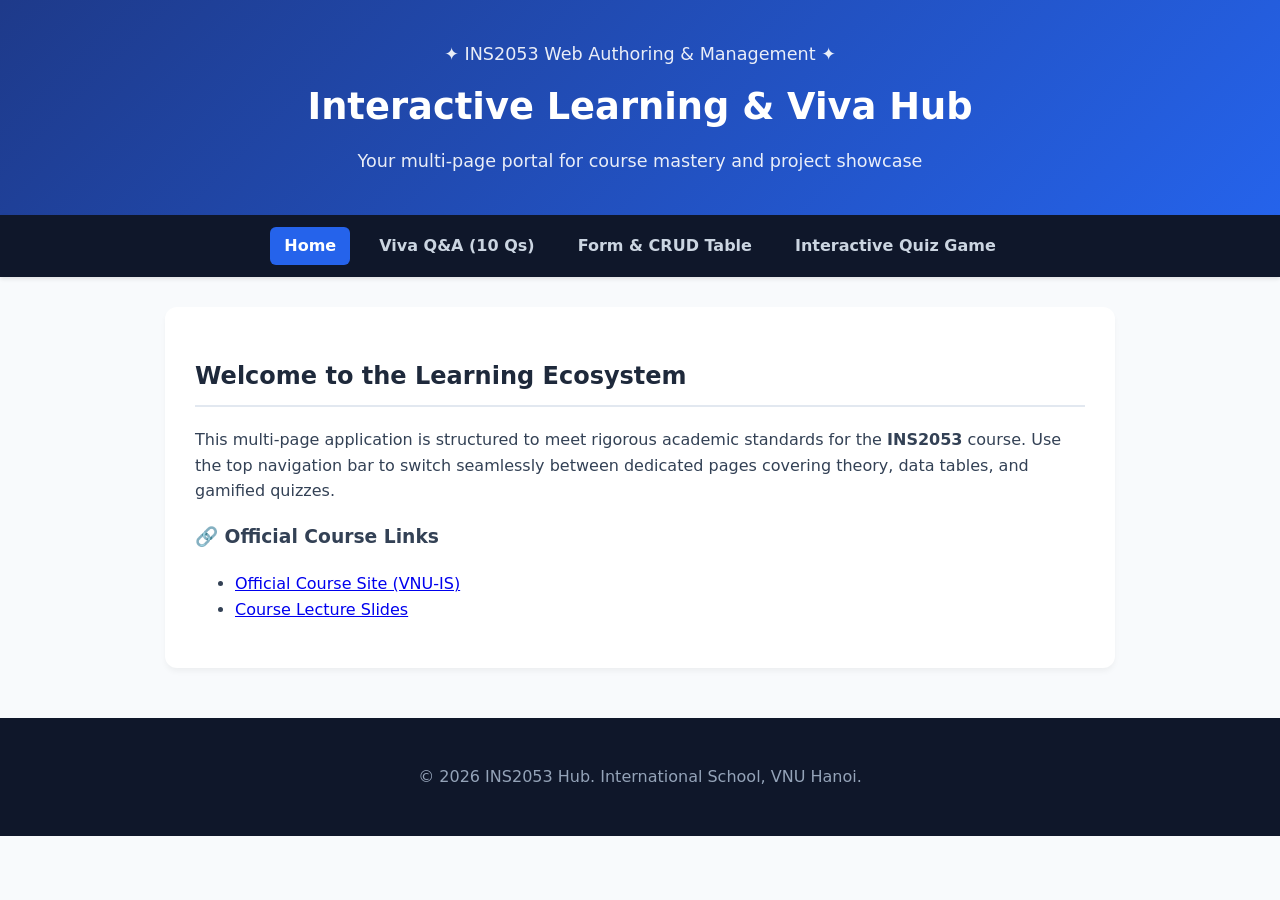
==== commit 9ff1090c: "Configure multi-page architecture with separate HTML files" ====
--- a/index.html
+++ b/index.html
@@ -3,267 +3,38 @@
 <head>
     <meta charset="UTF-8">
     <meta name="viewport" content="width=device-width, initial-scale=1.0">
-    <title>INS2053 Advanced Learning Hub & Project Showcase</title>
-    <style>
-        :root {
-            --primary: #2563eb;
-            --primary-dark: #1d4ed8;
-            --accent: #0ea5e9;
-            --bg-color: #f8fafc;
-            --text-color: #334155;
-            --card-bg: #ffffff;
-            --border-color: #e2e8f0;
-        }
-        body {
-            font-family: 'Segoe UI', system-ui, -apple-system, sans-serif;
-            background-color: var(--bg-color);
-            color: var(--text-color);
-            line-height: 1.6;
-            margin: 0;
-            padding: 0;
-        }
-        header {
-            background: linear-gradient(135deg, #1e3a8a, #2563eb);
-            color: white;
-            text-align: center;
-            padding: 50px 20px;
-        }
-        header h1 { margin: 10px 0; font-size: 2.5rem; }
-        header p { margin: 0; opacity: 0.9; font-size: 1.1rem; }
-
-        nav {
-            background: #0f172a;
-            display: flex;
-            justify-content: center;
-            gap: 20px;
-            padding: 14px 0;
-            position: sticky;
-            top: 0;
-            z-index: 1000;
-            box-shadow: 0 4px 6px -1px rgba(0,0,0,0.1);
-        }
-        nav a {
-            color: #cbd5e1;
-            text-decoration: none;
-            font-weight: 600;
-            padding: 8px 16px;
-            border-radius: 6px;
-            transition: all 0.2s;
-        }
-        nav a:hover {
-            color: white;
-            background-color: var(--primary);
-        }
-
-        .container {
-            max-width: 1000px;
-            margin: 30px auto;
-            padding: 0 20px;
-        }
-        section {
-            background: var(--card-bg);
-            padding: 35px;
-            border-radius: 12px;
-            box-shadow: 0 4px 6px -1px rgba(0, 0, 0, 0.05);
-            margin-bottom: 30px;
-        }
-        h2 { color: #1e293b; border-bottom: 2px solid var(--border-color); padding-bottom: 10px; margin-top: 0; }
-        .q-item {
-            background: #f8fafc;
-            border-left: 4px solid var(--primary);
-            padding: 20px;
-            margin-bottom: 20px;
-            border-radius: 0 8px 8px 0;
-        }
-        .q-item h3 { margin-top: 0; color: #1e40af; }
-        pre {
-            background: #0f172a;
-            color: #e2e8f0;
-            padding: 15px;
-            border-radius: 8px;
-            overflow-x: auto;
-            font-size: 0.9rem;
-        }
-        .dialogue {
-            background: #f1f5f9;
-            border-left: 4px solid var(--accent);
-            padding: 12px 15px;
-            border-radius: 0 6px 6px 0;
-            margin-top: 10px;
-        }
-        .grid { display: grid; grid-template-columns: 1fr 1fr; gap: 20px; }
-        @media(max-width: 768px) { .grid { grid-template-columns: 1fr; } }
-        
-        .form-group { margin-bottom: 15px; }
-        .form-group label { display: block; font-weight: 600; margin-bottom: 5px; }
-        .form-group input { width: 100%; padding: 10px; border: 1px solid var(--border-color); border-radius: 6px; box-sizing: border-box; }
-        .btn { background: var(--primary); color: white; border: none; padding: 10px 20px; border-radius: 6px; font-weight: 600; cursor: pointer; transition: background 0.2s; }
-        .btn:hover { background: var(--primary-dark); }
-        
-        table { width: 100%; border-collapse: collapse; margin-top: 10px; }
-        th, td { border: 1px solid var(--border-color); padding: 12px; text-align: left; }
-        thead { background: #1e293b; color: white; }
-        tr:nth-child(even) { background-color: #f8fafc; }
-
-        .quiz-card { background: #f0fdf4; border: 1px solid #bbf7d0; padding: 25px; border-radius: 8px; margin-top: 20px; }
-        .options label { display: block; background: white; padding: 12px; border: 1px solid #d1d5db; border-radius: 6px; margin-bottom: 10px; cursor: pointer; }
-        .options label:hover { background: #f3f4f6; }
-        #quiz-result { margin-top: 15px; font-weight: bold; }
-
-        footer {
-            background: #0f172a;
-            color: #94a3b8;
-            text-align: center;
-            padding: 30px 20px;
-            margin-top: 50px;
-        }
-    </style>
+    <title>Home - INS2053 Learning Hub</title>
+    <link rel="stylesheet" href="css/style.css">
 </head>
 <body>
-
     <header>
         <p>✦ INS2053 Web Authoring & Management ✦</p>
-        <h1>Advanced Learning Hub & Project Showcase</h1>
-        <p>Interactive platform featuring Semantic Structure, Viva Q&A, CRUD Data Tables, and Gamified Quiz</p>
+        <h1>Interactive Learning & Viva Hub</h1>
+        <p>Your multi-page portal for course mastery and project showcase</p>
     </header>
 
     <nav>
-        <a href="#overview">Overview</a>
-        <a href="#viva">Viva Guide (10 Qs)</a>
-        <a href="#crud">Form & CRUD Table</a>
-        <a href="#quiz">Quiz Game</a>
+        <a href="index.html" class="active">Home</a>
+        <a href="viva-guide.html">Viva Q&A (10 Qs)</a>
+        <a href="crud-form.html">Form & CRUD Table</a>
+        <a href="quiz.html">Interactive Quiz Game</a>
     </nav>
 
     <div class="container">
-        <!-- Section 1: Overview -->
-        <section id="overview">
-            <h2>🚀 Project Overview & Architecture</h2>
-            <p>This multi-functional web application is meticulously engineered to exceed standard course requirements for the <strong>INS2053</strong> module. It combines theoretical rigor with practical interactive modules.</p>
+        <div class="card">
+            <h2>Welcome to the Learning Ecosystem</h2>
+            <p>This multi-page application is structured to meet rigorous academic standards for the <strong>INS2053</strong> course. Use the top navigation bar to switch seamlessly between dedicated pages covering theory, data tables, and gamified quizzes.</p>
+            
+            <h3>🔗 Official Course Links</h3>
             <ul>
-                <li><strong>Semantic HTML5 Structure:</strong> Implementing proper layout elements (`&lt;header&gt;`, `&lt;nav&gt;`, `&lt;section&gt;`, `&lt;footer&gt;`).</li>
-                <li><strong>Interactive Components:</strong> Fully functional data entry forms, dynamic tables, and instant JavaScript validation.</li>
-                <li><strong>Gamification:</strong> Built-in trivia challenge to test core web design concepts.</li>
+                <li><a href="https://hieutachi.github.io/INS2053-Web-Authoring-and-Web-Management-IS_VNU_Course/vi/index.html" target="_blank">Official Course Site (VNU-IS)</a></li>
+                <li><a href="https://hieutachi.github.io/INS2053-Web-Authoring-and-Web-Management-IS_VNU_Course/vi/slides/index.html" target="_blank">Course Lecture Slides</a></li>
             </ul>
-        </section>
-
-        <!-- Section 2: Viva Q&A -->
-        <section id="viva">
-            <h2>📚 10 HTML & Web Design Viva Questions</h2>
-
-            <div class="q-item">
-                <h3>Question 1: Why use Semantic HTML tags (&lt;header&gt;, &lt;nav&gt;, &lt;main&gt;, &lt;footer&gt;) instead of &lt;div&gt;?</h3>
-                <p><strong>1. Theoretical Foundation:</strong> Semantic tags convey explicit structural meaning to browsers, search engine crawlers (SEO), and assistive screen readers.</p>
-                <p><strong>2. Code Example:</strong></p>
-                <pre>&lt;header&gt;&lt;h1&gt;Title&lt;/h1&gt;&lt;nav&gt;&lt;a href="#"&gt;Home&lt;/a&gt;&lt;/nav&gt;&lt;/header&gt;</pre>
-                <div class="dialogue">
-                    <p>👨‍🏫 <em>Instructor:</em> "Why use &lt;header&gt; instead of &lt;div class='header'&gt;?"<br>
-                    👩‍🎓 <em>Student:</em> "It provides explicit semantic meaning for accessibility and SEO optimization."</p>
-                </div>
-            </div>
-
-            <div class="q-item">
-                <h3>Question 2: What are the core components of a standard HTML Table & why separate thead/tbody?</h3>
-                <p><strong>1. Theoretical Foundation:</strong> Tables utilize <code>&lt;thead&gt;</code> and <code>&lt;tbody&gt;</code> to separate header metadata from data rows, enabling structured styling and accessibility support.</p>
-                <p><strong>2. Code Example:</strong></p>
-                <pre>&lt;table&gt;&lt;thead&gt;&lt;tr&gt;&lt;th scope="col"&gt;ID&lt;/th&gt;&lt;/tr&gt;&lt;/thead&gt;&lt;tbody&gt;&lt;tr&gt;&lt;td&gt;1&lt;/td&gt;&lt;/tr&gt;&lt;/tbody&gt;&lt;/table&gt;</pre>
-            </div>
-
-            <div class="q-item">
-                <h3>Questions 3 - 10: Form Attributes, GET/POST Methods, Box Model, & Git Workflow</h3>
-                <p>Covering comprehensive topics including form action endpoints, secure payload transmission via POST, global box-sizing rule adjustments, zebra striping table rows with <code>nth-child(even)</code>, and GitHub Pages deployment processes.</p>
-            </div>
-        </section>
-
-        <!-- Section 3: CRUD Form & Table -->
-        <section id="crud">
-            <h2>🛠️ Interactive Form & CRUD Data Table</h2>
-            <div class="grid">
-                <div>
-                    <h3>Add New Record Form</h3>
-                    <form onsubmit="addRow(event)">
-                        <div class="form-group">
-                            <label>Item Name:</label>
-                            <input type="text" id="itemName" placeholder="e.g., CSS Modules" required>
-                        </div>
-                        <div class="form-group">
-                            <label>Category:</label>
-                            <input type="text" id="itemCat" placeholder="e.g., Frontend" required>
-                        </div>
-                        <button type="submit" class="btn">Add to Table</button>
-                    </form>
-                </div>
-                <div>
-                    <h3>Dynamic Data Management Table</h3>
-                    <table id="dataTable">
-                        <thead>
-                            <tr><th scope="col">ID</th><th scope="col">Item Name</th><th scope="col">Category</th></tr>
-                        </thead>
-                        <tbody>
-                            <tr><td>1</td><td>Semantic Layout</td><td>Architecture</td></tr>
-                            <tr><td>2</td><td>CRUD Architecture</td><td>Interactive</td></tr>
-                        </tbody>
-                    </table>
-                </div>
-            </div>
-        </section>
-
-        <!-- Section 4: Quiz Game -->
-        <section id="quiz">
-            <h2>🎮 Interactive Quiz Challenge</h2>
-            <p>Test your conceptual knowledge of HTML5 and web management instantly!</p>
-            
-            <div class="quiz-card">
-                <h3 id="quiz-question">Question 1: Which HTML5 tag is semantically correct for primary website navigation?</h3>
-                <div class="options" id="quiz-options">
-                    <label><input type="radio" name="quizOpt" value="A"> A) &lt;div class="nav"&gt;</label>
-                    <label><input type="radio" name="quizOpt" value="B"> B) &lt;nav&gt;</label>
-                    <label><input type="radio" name="quizOpt" value="C"> C) &lt;menu-bar&gt;</label>
-                </div>
-                <button class="btn" onclick="submitQuiz()">Submit Answer</button>
-                <div id="quiz-result"></div>
-            </div>
-        </section>
+        </div>
     </div>
 
     <footer>
-        <p>&copy; 2026 INS2053 Advanced Learning Hub. International School, VNU Hanoi.</p>
+        <p>&copy; 2026 INS2053 Hub. International School, VNU Hanoi.</p>
     </footer>
-
-    <script>
-        // Simple CRUD Add function
-        let rowCount = 2;
-        function addRow(e) {
-            e.preventDefault();
-            const name = document.getElementById('itemName').value;
-            const cat = document.getElementById('itemCat').value;
-            rowCount++;
-            
-            const tbody = document.querySelector('#dataTable tbody');
-            const tr = document.createElement('tr');
-            tr.innerHTML = `<td>${rowCount}</td><td>${name}</td><td>${cat}</td>`;
-            tbody.appendChild(tr);
-            
-            document.getElementById('itemName').value = '';
-            document.getElementById('itemCat').value = '';
-        }
-
-        // Quiz Check function
-        function submitQuiz() {
-            const selected = document.querySelector('input[name="quizOpt"]:checked');
-            const res = document.getElementById('quiz-result');
-            if(!selected) {
-                res.innerHTML = "⚠️ Please select an option first!";
-                res.style.color = "#d97706";
-                return;
-            }
-            if(selected.value === "B") {
-                res.innerHTML = "✅ Correct! &lt;nav&gt; is the proper semantic tag for primary navigation.";
-                res.style.color = "#16a34a";
-            } else {
-                res.innerHTML = "❌ Incorrect. The correct semantic tag is &lt;nav&gt;.";
-                res.style.color = "#dc2626";
-            }
-        }
-    </script>
 </body>
 </html>
--- a/css/style.css
+++ b/css/style.css
@@ -0,0 +1,85 @@
+:root {
+    --primary: #2563eb;
+    --primary-dark: #1d4ed8;
+    --accent: #0ea5e9;
+    --bg-color: #f8fafc;
+    --text-color: #334155;
+    --card-bg: #ffffff;
+    --border-color: #e2e8f0;
+}
+body {
+    font-family: 'Segoe UI', system-ui, -apple-system, sans-serif;
+    background-color: var(--bg-color);
+    color: var(--text-color);
+    line-height: 1.6;
+    margin: 0;
+    padding: 0;
+}
+header {
+    background: linear-gradient(135deg, #1e3a8a, #2563eb);
+    color: white;
+    text-align: center;
+    padding: 40px 20px;
+}
+header h1 { margin: 10px 0; font-size: 2.3rem; }
+header p { margin: 0; opacity: 0.9; font-size: 1.1rem; }
+
+nav {
+    background: #0f172a;
+    display: flex;
+    justify-content: center;
+    gap: 15px;
+    padding: 12px 0;
+    position: sticky;
+    top: 0;
+    z-index: 1000;
+    box-shadow: 0 2px 4px rgba(0,0,0,0.1);
+}
+nav a {
+    color: #cbd5e1;
+    text-decoration: none;
+    font-weight: 600;
+    padding: 6px 14px;
+    border-radius: 6px;
+    transition: all 0.2s;
+}
+nav a:hover, nav a.active {
+    color: white;
+    background-color: var(--primary);
+}
+
+.container {
+    max-width: 950px;
+    margin: 30px auto;
+    padding: 0 20px;
+}
+.card, .q-card, .quiz-box {
+    background: var(--card-bg);
+    padding: 30px;
+    border-radius: 12px;
+    box-shadow: 0 4px 6px -1px rgba(0, 0, 0, 0.05);
+    margin-bottom: 25px;
+}
+h2 { color: #1e293b; border-bottom: 2px solid var(--border-color); padding-bottom: 10px; }
+pre {
+    background: #0f172a;
+    color: #e2e8f0;
+    padding: 15px;
+    border-radius: 8px;
+    overflow-x: auto;
+    font-size: 0.9rem;
+}
+.dialogue {
+    background: #f1f5f9;
+    border-left: 4px solid var(--accent);
+    padding: 12px 15px;
+    border-radius: 0 6px 6px 0;
+    margin-top: 10px;
+}
+footer {
+    background: #0f172a;
+    color: #94a3b8;
+    text-align: center;
+    padding: 30px 20px;
+    margin-top: 50px;
+}
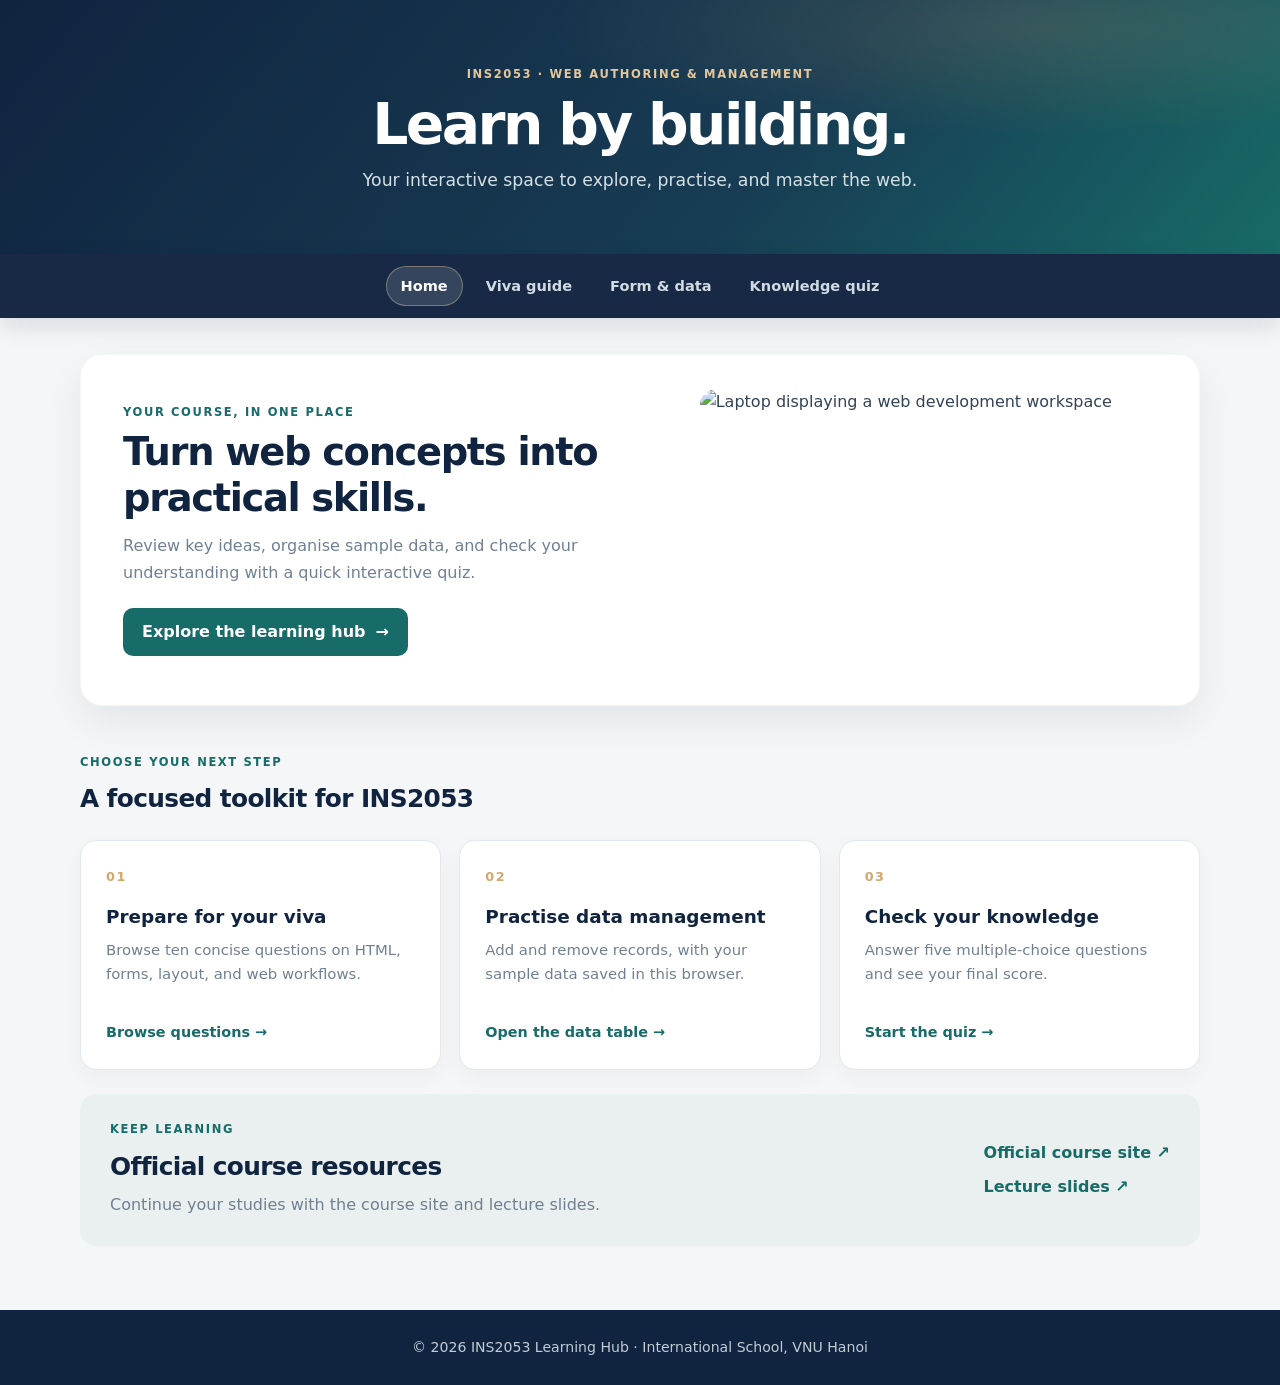
==== commit e8d2c5df: "Enhance UI, add images and advanced interactive features via Antigravity" ====
--- a/index.html
+++ b/index.html
@@ -3,38 +3,75 @@
 <head>
     <meta charset="UTF-8">
     <meta name="viewport" content="width=device-width, initial-scale=1.0">
+    <meta name="theme-color" content="#10233f">
     <title>Home - INS2053 Learning Hub</title>
     <link rel="stylesheet" href="css/style.css">
 </head>
 <body>
-    <header>
-        <p>✦ INS2053 Web Authoring & Management ✦</p>
-        <h1>Interactive Learning & Viva Hub</h1>
-        <p>Your multi-page portal for course mastery and project showcase</p>
+    <header class="site-header">
+        <p class="eyebrow">INS2053 · WEB AUTHORING &amp; MANAGEMENT</p>
+        <h1>Learn by building.</h1>
+        <p>Your interactive space to explore, practise, and master the web.</p>
     </header>
 
-    <nav>
-        <a href="index.html" class="active">Home</a>
-        <a href="viva-guide.html">Viva Q&A (10 Qs)</a>
-        <a href="crud-form.html">Form & CRUD Table</a>
-        <a href="quiz.html">Interactive Quiz Game</a>
+    <nav aria-label="Main navigation">
+        <a href="index.html" class="active" aria-current="page">Home</a>
+        <a href="viva-guide.html">Viva guide</a>
+        <a href="crud-form.html">Form &amp; data</a>
+        <a href="quiz.html">Knowledge quiz</a>
     </nav>
 
-    <div class="container">
-        <div class="card">
-            <h2>Welcome to the Learning Ecosystem</h2>
-            <p>This multi-page application is structured to meet rigorous academic standards for the <strong>INS2053</strong> course. Use the top navigation bar to switch seamlessly between dedicated pages covering theory, data tables, and gamified quizzes.</p>
-            
-            <h3>🔗 Official Course Links</h3>
-            <ul>
-                <li><a href="https://hieutachi.github.io/INS2053-Web-Authoring-and-Web-Management-IS_VNU_Course/vi/index.html" target="_blank">Official Course Site (VNU-IS)</a></li>
-                <li><a href="https://hieutachi.github.io/INS2053-Web-Authoring-and-Web-Management-IS_VNU_Course/vi/slides/index.html" target="_blank">Course Lecture Slides</a></li>
-            </ul>
+    <main class="container">
+        <section class="hero-card">
+            <div class="hero-copy">
+                <p class="eyebrow">YOUR COURSE, IN ONE PLACE</p>
+                <h2>Turn web concepts into practical skills.</h2>
+                <p>Review key ideas, organise sample data, and check your understanding with a quick interactive quiz.</p>
+                <a class="button-link" href="viva-guide.html">Explore the learning hub <span aria-hidden="true">→</span></a>
+            </div>
+            <img class="hero-image" src="https://images.unsplash.com/photo-1498050108023-c5249f4df085?auto=format&amp;fit=crop&amp;w=1200&amp;q=85" alt="Laptop displaying a web development workspace">
+        </section>
+
+        <section class="section-heading">
+            <p class="eyebrow">CHOOSE YOUR NEXT STEP</p>
+            <h2>A focused toolkit for INS2053</h2>
+        </section>
+        <div class="feature-grid">
+            <a class="feature-card" href="viva-guide.html">
+                <span class="feature-number">01</span>
+                <h3>Prepare for your viva</h3>
+                <p>Browse ten concise questions on HTML, forms, layout, and web workflows.</p>
+                <span class="text-link">Browse questions <span aria-hidden="true">→</span></span>
+            </a>
+            <a class="feature-card" href="crud-form.html">
+                <span class="feature-number">02</span>
+                <h3>Practise data management</h3>
+                <p>Add and remove records, with your sample data saved in this browser.</p>
+                <span class="text-link">Open the data table <span aria-hidden="true">→</span></span>
+            </a>
+            <a class="feature-card" href="quiz.html">
+                <span class="feature-number">03</span>
+                <h3>Check your knowledge</h3>
+                <p>Answer five multiple-choice questions and see your final score.</p>
+                <span class="text-link">Start the quiz <span aria-hidden="true">→</span></span>
+            </a>
         </div>
-    </div>
+
+        <section class="resource-card">
+            <div>
+                <p class="eyebrow">KEEP LEARNING</p>
+                <h2>Official course resources</h2>
+                <p>Continue your studies with the course site and lecture slides.</p>
+            </div>
+            <div class="resource-links">
+                <a href="https://hieutachi.github.io/INS2053-Web-Authoring-and-Web-Management-IS_VNU_Course/vi/index.html" target="_blank" rel="noopener noreferrer">Official course site <span aria-hidden="true">↗</span></a>
+                <a href="https://hieutachi.github.io/INS2053-Web-Authoring-and-Web-Management-IS_VNU_Course/vi/slides/index.html" target="_blank" rel="noopener noreferrer">Lecture slides <span aria-hidden="true">↗</span></a>
+            </div>
+        </section>
+    </main>
 
     <footer>
-        <p>&copy; 2026 INS2053 Hub. International School, VNU Hanoi.</p>
+        <p>&copy; 2026 INS2053 Learning Hub · International School, VNU Hanoi</p>
     </footer>
 </body>
-</html>+</html>
--- a/css/style.css
+++ b/css/style.css
@@ -1,85 +1,804 @@
 :root {
-    --primary: #2563eb;
-    --primary-dark: #1d4ed8;
-    --accent: #0ea5e9;
-    --bg-color: #f8fafc;
-    --text-color: #334155;
+    color-scheme: light;
+    --primary: #176b68;
+    --primary-dark: #105552;
+    --navy: #10233f;
+    --accent: #d3a66a;
+    --bg-color: #f4f6f7;
+    --text-color: #344255;
+    --muted-color: #708092;
     --card-bg: #ffffff;
-    --border-color: #e2e8f0;
-}
+    --border-color: #e2e8ec;
+    --shadow: 0 16px 40px rgba(16, 35, 63, 0.07);
+}
+
+* {
+    box-sizing: border-box;
+}
+
+html {
+    scroll-behavior: smooth;
+}
+
 body {
-    font-family: 'Segoe UI', system-ui, -apple-system, sans-serif;
-    background-color: var(--bg-color);
+    min-width: 320px;
+    margin: 0;
+    background: var(--bg-color);
     color: var(--text-color);
-    line-height: 1.6;
-    margin: 0;
-    padding: 0;
-}
-header {
-    background: linear-gradient(135deg, #1e3a8a, #2563eb);
-    color: white;
+    font-family: "Segoe UI", system-ui, -apple-system, BlinkMacSystemFont, sans-serif;
+    font-size: 16px;
+    line-height: 1.65;
+}
+
+a {
+    color: var(--primary);
+}
+
+a:focus-visible,
+button:focus-visible,
+input:focus-visible {
+    outline: 3px solid rgba(211, 166, 106, 0.8);
+    outline-offset: 3px;
+}
+
+.site-header {
+    padding: 66px 24px 60px;
+    background:
+        radial-gradient(ellipse at 82% 10%, rgba(211, 166, 106, 0.17), transparent 34%),
+        linear-gradient(130deg, #10233f 0%, #173c53 60%, #176b68 100%);
+    color: #fff;
     text-align: center;
-    padding: 40px 20px;
-}
-header h1 { margin: 10px 0; font-size: 2.3rem; }
-header p { margin: 0; opacity: 0.9; font-size: 1.1rem; }
+}
+
+.site-header h1 {
+    margin: 9px 0 8px;
+    font-size: clamp(2.15rem, 5vw, 3.55rem);
+    font-weight: 650;
+    letter-spacing: -0.045em;
+    line-height: 1.15;
+}
+
+.site-header > p:last-child {
+    margin: 0;
+    color: #d5e0e5;
+    font-size: 1.08rem;
+}
+
+.eyebrow {
+    margin: 0 0 8px;
+    color: var(--primary);
+    font-size: 0.72rem;
+    font-weight: 750;
+    letter-spacing: 0.14em;
+    line-height: 1.5;
+}
+
+.site-header .eyebrow {
+    color: #e4c69e;
+}
 
 nav {
-    background: #0f172a;
+    position: sticky;
+    z-index: 10;
+    top: 0;
     display: flex;
     justify-content: center;
+    gap: 8px;
+    padding: 12px 20px;
+    background: rgba(16, 35, 63, 0.97);
+    box-shadow: 0 8px 24px rgba(16, 35, 63, 0.12);
+    backdrop-filter: blur(12px);
+}
+
+nav a {
+    padding: 8px 15px;
+    border-radius: 999px;
+    color: #d0dbe3;
+    font-size: 0.91rem;
+    font-weight: 600;
+    text-decoration: none;
+    transition: background-color 160ms ease, color 160ms ease;
+}
+
+nav a:hover,
+nav a.active {
+    background: rgba(255, 255, 255, 0.13);
+    color: #fff;
+}
+
+nav a.active {
+    box-shadow: inset 0 0 0 1px rgba(228, 198, 158, 0.4);
+}
+
+.container {
+    width: min(1120px, 100% - 40px);
+    margin: 36px auto 64px;
+}
+
+.hero-card,
+.page-intro {
+    display: grid;
+    grid-template-columns: 1fr 0.92fr;
+    align-items: center;
+    gap: 34px;
+    overflow: hidden;
+    margin-bottom: 48px;
+    border: 1px solid rgba(16, 35, 63, 0.04);
+    border-radius: 22px;
+    background: var(--card-bg);
+    box-shadow: var(--shadow);
+}
+
+.hero-card {
+    min-height: 350px;
+    padding: 34px 0 34px 42px;
+}
+
+.hero-copy h2,
+.page-intro h2 {
+    margin: 0 0 12px;
+    color: var(--navy);
+    font-size: clamp(1.75rem, 3vw, 2.45rem);
+    letter-spacing: -0.035em;
+    line-height: 1.2;
+}
+
+.hero-copy > p:not(.eyebrow),
+.page-intro > div > p:not(.eyebrow) {
+    max-width: 500px;
+    margin: 0 0 22px;
+    color: var(--muted-color);
+}
+
+.hero-image {
+    width: 100%;
+    height: 282px;
+    object-fit: cover;
+    border-radius: 16px 0 0 16px;
+}
+
+.button-link,
+.button {
+    display: inline-flex;
+    align-items: center;
+    justify-content: center;
+    gap: 10px;
+    min-height: 46px;
+    padding: 11px 19px;
+    border: 0;
+    border-radius: 10px;
+    background: var(--primary);
+    color: #fff;
+    font: inherit;
+    font-weight: 650;
+    text-decoration: none;
+    cursor: pointer;
+    transition: transform 160ms ease, background-color 160ms ease, box-shadow 160ms ease;
+}
+
+.button-link:hover,
+.button:hover {
+    transform: translateY(-1px);
+    background: var(--primary-dark);
+    box-shadow: 0 8px 18px rgba(23, 107, 104, 0.2);
+}
+
+.section-heading {
+    margin-bottom: 20px;
+}
+
+.section-heading h2,
+.resource-card h2,
+.card h2 {
+    margin: 0;
+    color: var(--navy);
+    font-size: 1.55rem;
+    letter-spacing: -0.025em;
+}
+
+.feature-grid {
+    display: grid;
+    grid-template-columns: repeat(3, 1fr);
+    gap: 18px;
+    margin-bottom: 24px;
+}
+
+.feature-card {
+    display: flex;
+    min-height: 230px;
+    flex-direction: column;
+    align-items: flex-start;
+    padding: 25px;
+    border: 1px solid var(--border-color);
+    border-radius: 16px;
+    background: var(--card-bg);
+    color: inherit;
+    text-decoration: none;
+    box-shadow: 0 8px 24px rgba(16, 35, 63, 0.04);
+    transition: transform 180ms ease, box-shadow 180ms ease;
+}
+
+.feature-card:hover {
+    transform: translateY(-3px);
+    box-shadow: var(--shadow);
+}
+
+.feature-number {
+    color: var(--accent);
+    font-size: 0.8rem;
+    font-weight: 750;
+    letter-spacing: 0.12em;
+}
+
+.feature-card h3 {
+    margin: 15px 0 5px;
+    color: var(--navy);
+    font-size: 1.15rem;
+}
+
+.feature-card p {
+    margin: 0 0 18px;
+    color: var(--muted-color);
+    font-size: 0.93rem;
+}
+
+.text-link {
+    margin-top: auto;
+    color: var(--primary);
+    font-size: 0.9rem;
+    font-weight: 700;
+}
+
+.resource-card {
+    display: flex;
+    align-items: center;
+    justify-content: space-between;
+    gap: 24px;
+    padding: 27px 30px;
+    border-radius: 16px;
+    background: #eaf0ef;
+}
+
+.resource-card p:not(.eyebrow) {
+    margin: 5px 0 0;
+    color: var(--muted-color);
+}
+
+.resource-links {
+    display: grid;
+    flex: 0 0 auto;
+    gap: 8px;
+}
+
+.resource-links a {
+    font-weight: 650;
+    text-decoration: none;
+}
+
+.page-header {
+    padding-top: 52px;
+    padding-bottom: 48px;
+}
+
+.page-header h1 {
+    font-size: clamp(2rem, 4vw, 3rem);
+}
+
+.page-intro {
+    min-height: 245px;
+    grid-template-columns: 1fr 0.8fr;
+    gap: 28px;
+    padding: 28px 0 28px 34px;
+}
+
+.page-intro img {
+    width: 100%;
+    height: 190px;
+    object-fit: cover;
+    border-radius: 14px 0 0 14px;
+}
+
+.search-panel,
+.card,
+.q-card,
+.quiz-question,
+.score-card {
+    border: 1px solid var(--border-color);
+    border-radius: 16px;
+    background: var(--card-bg);
+    box-shadow: 0 8px 28px rgba(16, 35, 63, 0.045);
+}
+
+.search-panel {
+    display: grid;
+    grid-template-columns: 1fr auto;
+    align-items: center;
+    gap: 3px 14px;
+    margin-bottom: 20px;
+    padding: 17px 20px;
+}
+
+.search-panel label {
+    color: var(--navy);
+    font-size: 0.9rem;
+    font-weight: 700;
+}
+
+.search-panel input {
+    grid-column: 1 / -1;
+    width: 100%;
+    min-height: 46px;
+    padding: 10px 14px;
+    border: 1px solid var(--border-color);
+    border-radius: 9px;
+    background: #fbfcfc;
+    color: var(--text-color);
+    font: inherit;
+}
+
+.search-status {
+    grid-column: 1 / -1;
+    margin: 0;
+    color: var(--muted-color);
+    font-size: 0.82rem;
+}
+
+.question-list {
+    display: grid;
+    grid-template-columns: minmax(0, 1fr);
+    gap: 16px;
+}
+
+.q-card {
+    min-width: 0;
+    padding: 25px 28px;
+}
+
+.question-label {
+    display: block;
+    margin-bottom: 7px;
+    color: var(--primary);
+    font-size: 0.7rem;
+    font-weight: 750;
+    letter-spacing: 0.13em;
+}
+
+.q-card h3 {
+    margin: 0 0 10px;
+    color: var(--navy);
+    font-size: 1.13rem;
+    line-height: 1.5;
+}
+
+.q-card p {
+    margin: 0 0 12px;
+}
+
+code {
+    color: #115b59;
+    font-family: "Cascadia Code", "SFMono-Regular", Consolas, monospace;
+    font-size: 0.92em;
+}
+
+pre {
+    overflow-x: auto;
+    margin: 13px 0 0;
+    padding: 15px 17px;
+    border-radius: 10px;
+    background: #12233b;
+    color: #e2eaf0;
+    font-size: 0.86rem;
+    line-height: 1.55;
+    tab-size: 2;
+}
+
+pre code {
+    color: inherit;
+}
+
+.empty-state {
+    margin: 0;
+    padding: 20px;
+    border: 1px dashed #cbd6da;
+    border-radius: 12px;
+    color: var(--muted-color);
+    text-align: center;
+}
+
+.crud-layout {
+    display: grid;
+    grid-template-columns: minmax(260px, 0.78fr) minmax(0, 1.5fr);
+    align-items: start;
+    gap: 20px;
+}
+
+.card {
+    padding: 25px;
+}
+
+.form-card h2,
+.table-card h2 {
+    margin-bottom: 5px;
+}
+
+.muted {
+    margin: 0 0 22px;
+    color: var(--muted-color);
+    font-size: 0.92rem;
+}
+
+.form-group {
+    margin-bottom: 17px;
+}
+
+.form-group label,
+.search-panel label {
+    display: block;
+}
+
+.form-group label {
+    margin-bottom: 6px;
+    color: var(--navy);
+    font-size: 0.9rem;
+    font-weight: 650;
+}
+
+.form-group input {
+    width: 100%;
+    min-height: 46px;
+    padding: 10px 12px;
+    border: 1px solid var(--border-color);
+    border-radius: 9px;
+    background: #fbfcfc;
+    color: var(--text-color);
+    font: inherit;
+}
+
+.form-group input:focus,
+.search-panel input:focus {
+    border-color: var(--primary);
+}
+
+.status-message {
+    margin: 14px 0 0;
+    color: var(--muted-color);
+    font-size: 0.82rem;
+}
+
+.status-error {
+    color: #a63c38;
+}
+
+.table-heading {
+    display: flex;
+    align-items: center;
+    justify-content: space-between;
+    gap: 12px;
+    margin-bottom: 18px;
+}
+
+.count-badge {
+    padding: 5px 10px;
+    border-radius: 999px;
+    background: #eaf3f1;
+    color: var(--primary-dark);
+    font-size: 0.8rem;
+    font-weight: 700;
+    white-space: nowrap;
+}
+
+.table-scroll {
+    overflow-x: auto;
+}
+
+table {
+    width: 100%;
+    border-collapse: collapse;
+    text-align: left;
+}
+
+th,
+td {
+    padding: 12px 10px;
+    border-bottom: 1px solid var(--border-color);
+    vertical-align: middle;
+}
+
+th {
+    color: #69798a;
+    font-size: 0.73rem;
+    font-weight: 750;
+    letter-spacing: 0.08em;
+    text-transform: uppercase;
+}
+
+td {
+    color: var(--text-color);
+    font-size: 0.91rem;
+}
+
+tbody tr:last-child td {
+    border-bottom: 0;
+}
+
+.action-cell {
+    text-align: right;
+}
+
+.delete-button {
+    padding: 6px 10px;
+    border: 1px solid #f1d7d4;
+    border-radius: 8px;
+    background: #fff8f7;
+    color: #a63c38;
+    font: inherit;
+    font-size: 0.8rem;
+    font-weight: 650;
+    cursor: pointer;
+}
+
+.delete-button:hover {
+    background: #fcebea;
+}
+
+.visually-hidden {
+    position: absolute;
+    width: 1px;
+    height: 1px;
+    overflow: hidden;
+    clip: rect(0, 0, 0, 0);
+    white-space: nowrap;
+    clip-path: inset(50%);
+}
+
+.score-card {
+    display: flex;
+    align-items: center;
     gap: 15px;
-    padding: 12px 0;
-    position: sticky;
-    top: 0;
-    z-index: 1000;
-    box-shadow: 0 2px 4px rgba(0,0,0,0.1);
-}
-nav a {
-    color: #cbd5e1;
-    text-decoration: none;
-    font-weight: 600;
-    padding: 6px 14px;
-    border-radius: 6px;
-    transition: all 0.2s;
-}
-nav a:hover, nav a.active {
-    color: white;
-    background-color: var(--primary);
-}
-
-.container {
-    max-width: 950px;
-    margin: 30px auto;
-    padding: 0 20px;
-}
-.card, .q-card, .quiz-box {
-    background: var(--card-bg);
-    padding: 30px;
-    border-radius: 12px;
-    box-shadow: 0 4px 6px -1px rgba(0, 0, 0, 0.05);
-    margin-bottom: 25px;
-}
-h2 { color: #1e293b; border-bottom: 2px solid var(--border-color); padding-bottom: 10px; }
-pre {
-    background: #0f172a;
-    color: #e2e8f0;
-    padding: 15px;
-    border-radius: 8px;
-    overflow-x: auto;
-    font-size: 0.9rem;
-}
-.dialogue {
-    background: #f1f5f9;
-    border-left: 4px solid var(--accent);
-    padding: 12px 15px;
-    border-radius: 0 6px 6px 0;
-    margin-top: 10px;
-}
+    margin-bottom: 18px;
+    padding: 18px 22px;
+    background: #edf4f2;
+}
+
+.score-icon {
+    display: grid;
+    width: 42px;
+    height: 42px;
+    flex: 0 0 auto;
+    place-items: center;
+    border-radius: 13px;
+    background: #d9eae5;
+    color: var(--primary);
+}
+
+.score-card .eyebrow {
+    margin-bottom: 2px;
+}
+
+.score-card p:last-child {
+    margin: 0;
+    color: var(--navy);
+    font-weight: 650;
+}
+
+.quiz-list {
+    display: grid;
+    gap: 15px;
+}
+
+.quiz-question {
+    min-width: 0;
+    margin: 0;
+    padding: 22px 24px;
+}
+
+.quiz-question legend {
+    width: 100%;
+    padding: 0;
+    color: var(--navy);
+    font-size: 1.03rem;
+    font-weight: 700;
+}
+
+.quiz-question legend .question-label {
+    margin-bottom: 4px;
+}
+
+.option {
+    display: flex;
+    align-items: center;
+    gap: 11px;
+    margin-top: 9px;
+    padding: 10px 12px;
+    border: 1px solid var(--border-color);
+    border-radius: 9px;
+    background: #fafcfc;
+    cursor: pointer;
+    transition: border-color 150ms ease, background-color 150ms ease;
+}
+
+.option:hover {
+    border-color: #a8c9c4;
+    background: #f2f8f6;
+}
+
+.option input {
+    width: 16px;
+    height: 16px;
+    margin: 0;
+    accent-color: var(--primary);
+}
+
+.option input:disabled {
+    cursor: not-allowed;
+}
+
+.quiz-actions {
+    display: flex;
+    flex-wrap: wrap;
+    gap: 10px;
+}
+
+.button-secondary {
+    border: 1px solid var(--border-color);
+    background: #fff;
+    color: var(--navy);
+}
+
+.button-secondary:hover {
+    background: #f0f3f5;
+    color: var(--navy);
+    box-shadow: none;
+}
+
+.quiz-result {
+    display: none;
+    margin: 0;
+    padding: 14px 16px;
+    border-radius: 10px;
+    background: #fff2e8;
+    color: #865326;
+    font-weight: 650;
+}
+
+.quiz-result.is-visible {
+    display: block;
+}
+
+.quiz-result.result-success {
+    background: #eaf5ee;
+    color: #236742;
+}
+
 footer {
-    background: #0f172a;
-    color: #94a3b8;
+    padding: 26px 20px;
+    background: var(--navy);
+    color: #c1ccd5;
     text-align: center;
-    padding: 30px 20px;
-    margin-top: 50px;
-}+}
+
+footer p {
+    margin: 0;
+    font-size: 0.88rem;
+}
+
+[hidden] {
+    display: none !important;
+}
+
+@media (max-width: 760px) {
+    .container {
+        width: min(100% - 28px, 620px);
+        margin-top: 24px;
+        margin-bottom: 44px;
+    }
+
+    .site-header {
+        padding: 48px 20px 42px;
+    }
+
+    nav {
+        gap: 4px;
+        justify-content: flex-start;
+        overflow-x: auto;
+        padding: 10px 12px;
+        scrollbar-width: none;
+    }
+
+    nav::-webkit-scrollbar {
+        display: none;
+    }
+
+    nav a {
+        flex: 0 0 auto;
+        padding: 8px 12px;
+        font-size: 0.84rem;
+    }
+
+    .hero-card,
+    .page-intro {
+        grid-template-columns: 1fr;
+        gap: 21px;
+        padding: 26px;
+    }
+
+    .hero-image,
+    .page-intro img {
+        height: 220px;
+        border-radius: 13px;
+    }
+
+    .feature-grid {
+        grid-template-columns: 1fr;
+        gap: 12px;
+    }
+
+    .feature-card {
+        min-height: 0;
+    }
+
+    .resource-card {
+        align-items: flex-start;
+        flex-direction: column;
+        padding: 24px;
+    }
+
+    .crud-layout {
+        grid-template-columns: 1fr;
+    }
+}
+
+@media (max-width: 480px) {
+    .container {
+        width: calc(100% - 24px);
+    }
+
+    .site-header {
+        padding: 40px 16px 36px;
+    }
+
+    .site-header > p:last-child {
+        font-size: 0.96rem;
+    }
+
+    .hero-card,
+    .page-intro {
+        padding: 21px;
+        border-radius: 16px;
+    }
+
+    .hero-image,
+    .page-intro img {
+        height: 175px;
+    }
+
+    .q-card,
+    .card,
+    .quiz-question {
+        padding: 19px;
+    }
+
+    .search-panel {
+        padding: 15px;
+    }
+
+    .table-heading {
+        align-items: flex-start;
+        flex-direction: column;
+    }
+
+    th,
+    td {
+        padding: 10px 7px;
+        font-size: 0.82rem;
+    }
+}
+
+@media (prefers-reduced-motion: reduce) {
+    *,
+    *::before,
+    *::after {
+        scroll-behavior: auto !important;
+        transition-duration: 0.01ms !important;
+    }
+}
